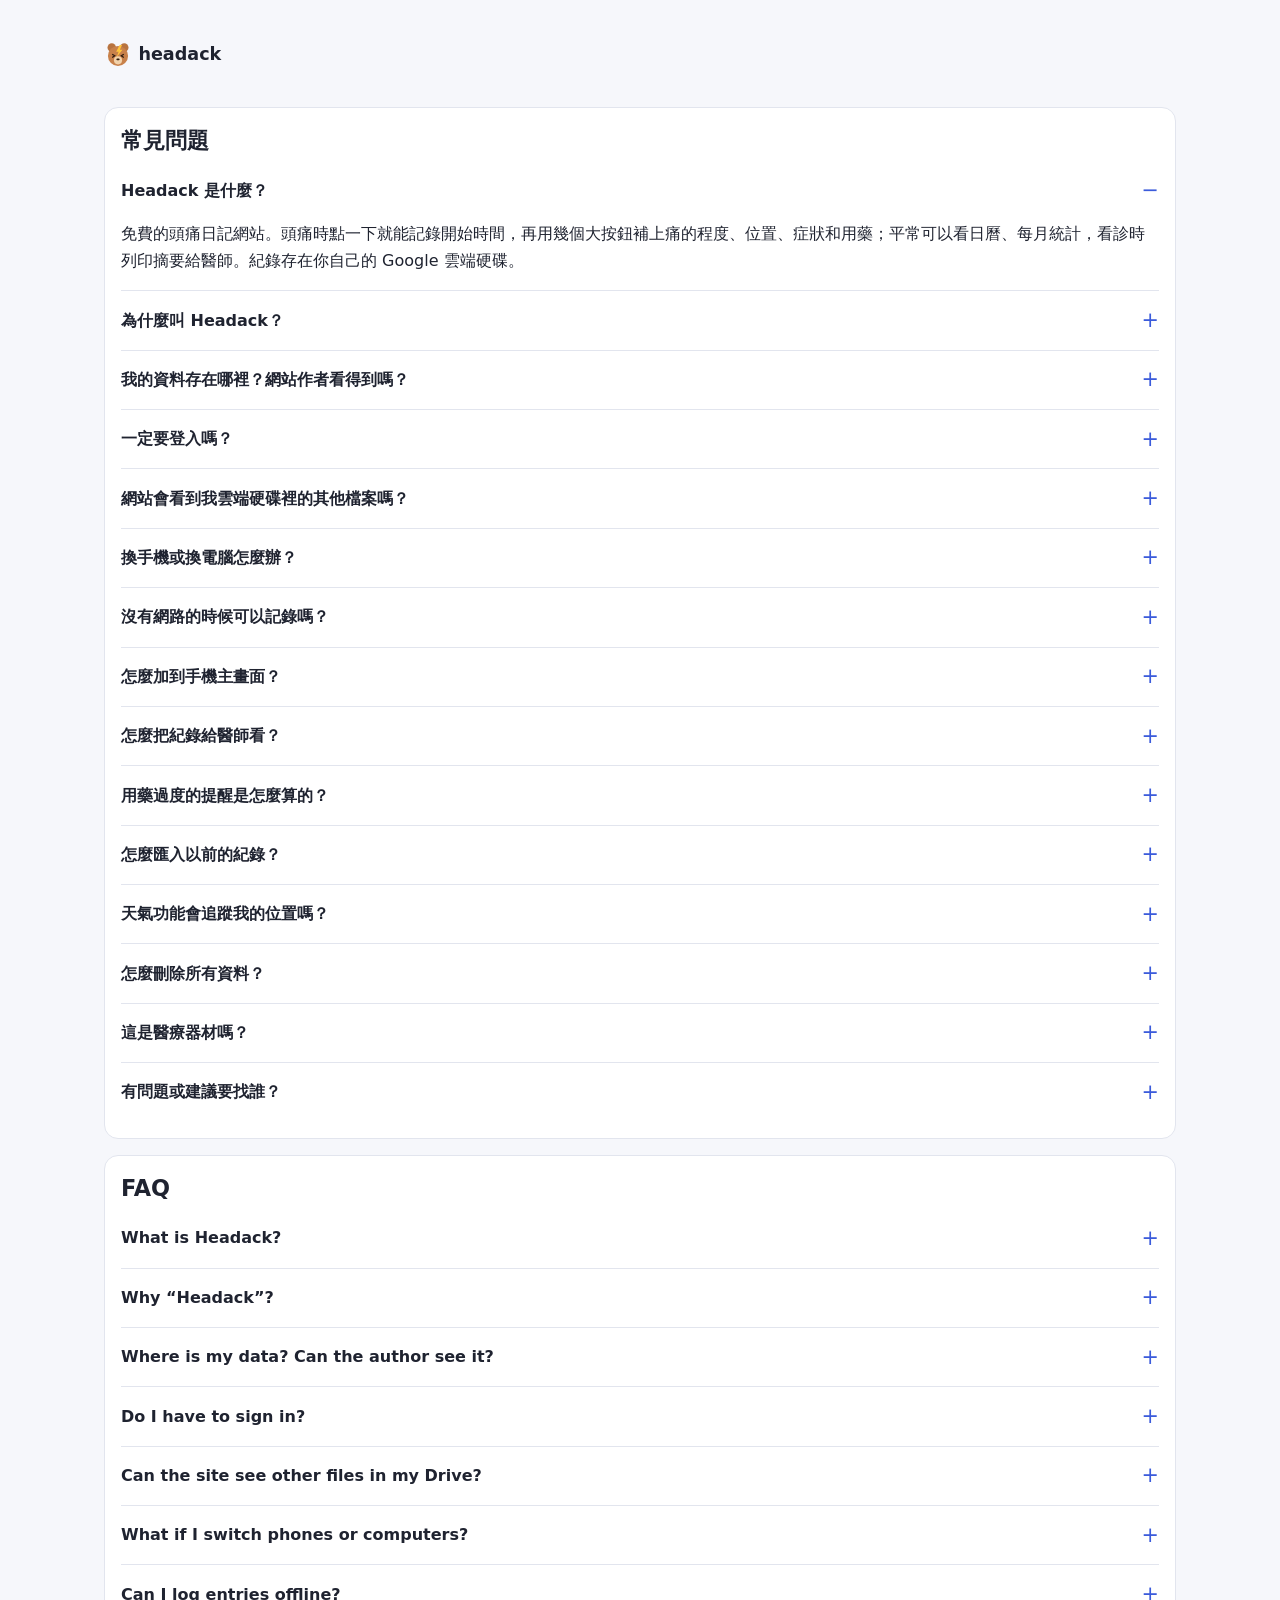
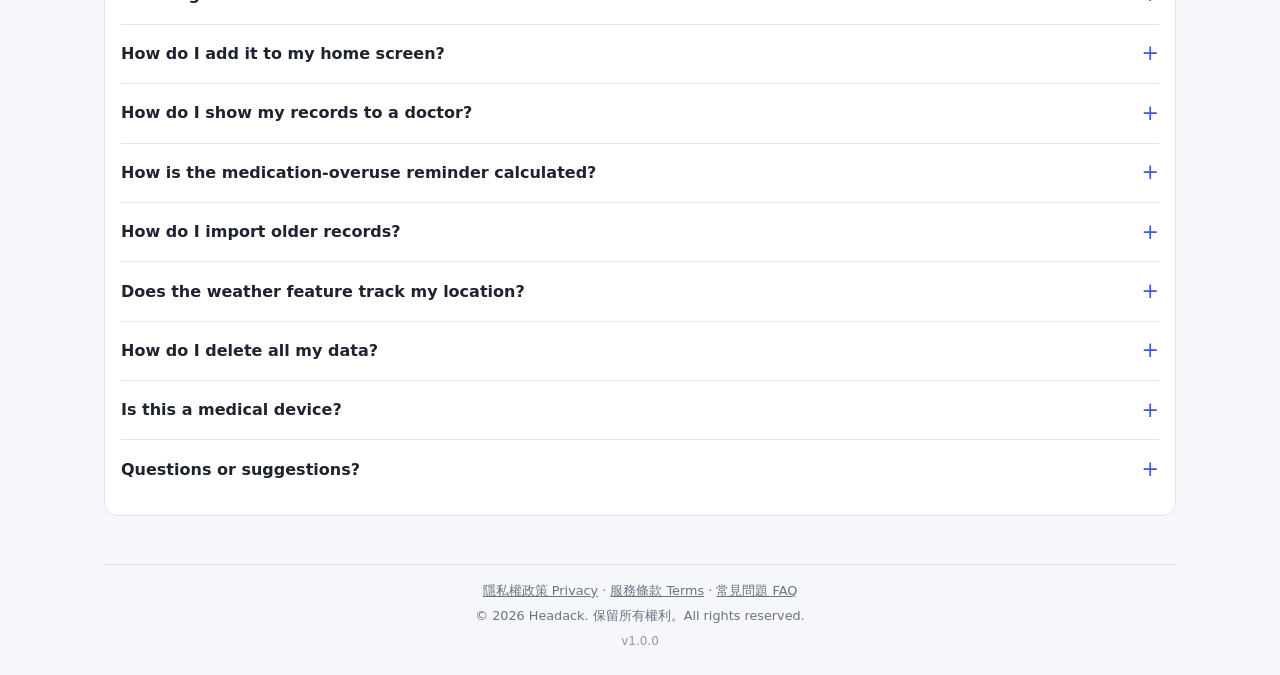
==== faq.html @ 45b2e7b3 "Add FAQ page and version number (v1.0.0) - faq.html (zh-TW + en, expandable answers, FAQPage structu" ====
<!doctype html>
<html lang="zh-TW">
<head>
  <meta charset="utf-8">
  <meta name="viewport" content="width=device-width, initial-scale=1">
  <meta http-equiv="Content-Security-Policy" content="default-src 'self'; img-src 'self' https://headack.goatcounter.com; base-uri 'self'">
  <title>常見問題 FAQ｜Headack</title>
  <meta name="description" content="Headack 常見問題：資料存在哪裡、一定要登入嗎、換手機怎麼辦、怎麼給醫師看、怎麼刪除資料。 Headack FAQ: where your data lives, signing in, switching phones, sharing with your doctor, deleting data.">
  <link rel="canonical" href="https://bear1110.github.io/headack/faq.html">
  <meta property="og:image" content="https://bear1110.github.io/headack/icons/og-image.png">
  <link rel="icon" href="icons/icon.svg" type="image/svg+xml">
  <link rel="stylesheet" href="css/styles.css">
  <!-- 結構化資料：FAQPage（只是資料區塊，不會被執行） -->
  <script type="application/ld+json">
  {
    "@context": "https://schema.org",
    "@type": "FAQPage",
    "mainEntity": [
      { "@type": "Question", "name": "Headack 是什麼？", "acceptedAnswer": { "@type": "Answer", "text": "免費的頭痛日記網站。頭痛時點一下就能記錄，也能查看每月統計、列印看診摘要給醫師。紀錄存在你自己的 Google 雲端硬碟。" } },
      { "@type": "Question", "name": "我的資料存在哪裡？網站作者看得到嗎？", "acceptedAnswer": { "@type": "Answer", "text": "登入後，紀錄存在你自己 Google 雲端硬碟裡的一份試算表；尚未同步的紀錄暫存在你的瀏覽器。本網站沒有後端伺服器，作者看不到任何人的資料。" } },
      { "@type": "Question", "name": "一定要登入嗎？", "acceptedAnswer": { "@type": "Answer", "text": "不用登入也能記錄，但紀錄只會存在這台裝置的瀏覽器裡，清除瀏覽器資料、換手機或換瀏覽器就會遺失。建議用 Google 登入備份。" } },
      { "@type": "Question", "name": "換手機或換電腦怎麼辦？", "acceptedAnswer": { "@type": "Answer", "text": "在新裝置打開網站，用同一個 Google 帳號登入，紀錄就會從你的試算表讀回來。" } },
      { "@type": "Question", "name": "怎麼把紀錄給醫師看？", "acceptedAnswer": { "@type": "Answer", "text": "到「統計」→「看診摘要」，按「列印／存成 PDF」；也可以直接分享你的 Google 試算表。" } },
      { "@type": "Question", "name": "怎麼刪除所有資料？", "acceptedAnswer": { "@type": "Answer", "text": "到「設定」→「危險區域」→「清空所有紀錄」。也可以直接刪除雲端硬碟中的試算表，並在 Google 帳戶撤銷本網站的存取權。" } }
    ]
  }
  </script>
</head>
<body class="doc-page">
  <main>
    <p><a href="./" class="brand-link"><img src="icons/logo.svg" alt="" width="28" height="28">headack</a></p>

    <article class="card doc faq">
      <h1>常見問題</h1>

      <details open>
        <summary>Headack 是什麼？</summary>
        <p>免費的頭痛日記網站。頭痛時點一下就能記錄開始時間，再用幾個大按鈕補上痛的程度、位置、症狀和用藥；平常可以看日曆、每月統計，看診時列印摘要給醫師。紀錄存在你自己的 Google 雲端硬碟。</p>
      </details>
      <details>
        <summary>為什麼叫 Headack？</summary>
        <p>Headack 是 headache（頭痛）加上 ack（acknowledge，確認收到）。頭痛如果沒有被好好「ack」——被正視、被記下來——就很難看清楚原因，也很難和醫師一起找到有效的處理方式。所以我們希望大家多記錄自己的頭痛和用藥。</p>
      </details>
      <details>
        <summary>我的資料存在哪裡？網站作者看得到嗎？</summary>
        <p>登入後，紀錄存在你自己 Google 雲端硬碟裡的一份試算表（「Headack 頭痛紀錄」）；尚未同步的紀錄暫存在你目前使用的瀏覽器。本網站沒有後端伺服器，<strong>作者看不到任何人的資料</strong>。詳見<a href="privacy.html">隱私權政策</a>。</p>
      </details>
      <details>
        <summary>一定要登入嗎？</summary>
        <p>不用登入也能記錄，方便頭痛當下馬上使用。但沒登入時，紀錄只存在這台裝置的瀏覽器裡：<strong>清除瀏覽器資料、換手機或換瀏覽器，紀錄就會不見</strong>。建議用 Google 登入，紀錄會備份到你自己的雲端硬碟。</p>
      </details>
      <details>
        <summary>網站會看到我雲端硬碟裡的其他檔案嗎？</summary>
        <p>不會。登入時授權的是 Google 的 <code>drive.file</code> 權限，只能存取本網站自己建立的那份試算表。</p>
      </details>
      <details>
        <summary>換手機或換電腦怎麼辦？</summary>
        <p>在新裝置打開網站，用同一個 Google 帳號登入，紀錄就會從你的試算表讀回來。</p>
      </details>
      <details>
        <summary>沒有網路的時候可以記錄嗎？</summary>
        <p>可以。紀錄會先存在瀏覽器裡，連上網路後自動同步到試算表。</p>
      </details>
      <details>
        <summary>怎麼加到手機主畫面？</summary>
        <p>按畫面上方的「↓」按鈕。Android 和電腦版 Chrome／Edge 會直接安裝；iPhone 請在 Safari 點「分享」→「加入主畫面」。</p>
      </details>
      <details>
        <summary>怎麼把紀錄給醫師看？</summary>
        <p>到「統計」→「看診摘要」，選好期間後按「列印／存成 PDF」。摘要包含每月頭痛天數、用藥天數、發作特徵與治療反應。也可以直接分享你的 Google 試算表。</p>
      </details>
      <details>
        <summary>用藥過度的提醒是怎麼算的？</summary>
        <p>依國際頭痛分類（ICHD-3）的參考門檻：一般止痛藥每月使用 15 天以上，翠普登類、複方止痛藥、麥角類或鴉片類每月 10 天以上。達到時會提醒你和醫師討論，因為止痛藥用太頻繁本身也可能造成頭痛。這只是提醒，不是診斷。</p>
      </details>
      <details>
        <summary>怎麼匯入以前的紀錄？</summary>
        <p>到「設定」→「匯入紀錄」。可以把你在筆記或其他 App 的紀錄交給 AI（ChatGPT、Claude 等）整理成格式後貼回來，或直接選擇本網站匯出的 JSON 檔。本網站不會把你的資料傳給 AI，資料是你自己貼過去的。</p>
      </details>
      <details>
        <summary>天氣功能會追蹤我的位置嗎？</summary>
        <p>天氣是選用功能，預設關閉。開啟後只會把大約位置（約 10 公里範圍）傳給 Open-Meteo 查詢氣壓、氣溫與濕度，不傳送任何健康資料，試算表裡也不存位置。</p>
      </details>
      <details>
        <summary>怎麼刪除所有資料？</summary>
        <p>到「設定」→「危險區域」→「清空所有紀錄」。也可以直接刪除雲端硬碟中的試算表，並在 <a href="https://myaccount.google.com/permissions" rel="noopener">Google 帳戶的第三方存取權</a>頁面撤銷本網站的授權。</p>
      </details>
      <details>
        <summary>這是醫療器材嗎？</summary>
        <p>不是。本網站只是記錄工具，統計與提醒不構成醫療診斷。如果出現突然的劇烈頭痛、單側無力、說話困難等症狀，請立即就醫。</p>
      </details>
      <details>
        <summary>有問題或建議要找誰？</summary>
        <p>歡迎到 <a href="https://github.com/Bear1110/headack/issues" rel="noopener">GitHub</a> 提出 issue，也可以在那裡協助翻譯。</p>
      </details>
    </article>

    <article class="card doc faq" lang="en">
      <h1>FAQ</h1>
      <details>
        <summary>What is Headack?</summary>
        <p>A free headache diary. Log the start of a headache with one tap, add intensity, location, symptoms and medication with big buttons, see a calendar and monthly stats, and print a summary for your doctor. Your entries are stored in your own Google Drive.</p>
      </details>
      <details>
        <summary>Why “Headack”?</summary>
        <p>Headack = headache + ack (acknowledge). A headache that isn't acked — noticed and written down — is hard to understand and hard to treat well with your doctor. So we hope you'll log your headaches and medication.</p>
      </details>
      <details>
        <summary>Where is my data? Can the author see it?</summary>
        <p>Once you sign in, entries are stored in a spreadsheet in your own Google Drive; entries not yet synced are kept in your browser. There is no backend server — <strong>the author cannot see anyone's data</strong>. See the <a href="privacy.html">privacy policy</a>.</p>
      </details>
      <details>
        <summary>Do I have to sign in?</summary>
        <p>No — you can log right away. But without signing in, entries live only in this browser on this device: <strong>clearing browser data or switching phones or browsers will lose them</strong>. Sign in with Google to back them up to your own Drive.</p>
      </details>
      <details>
        <summary>Can the site see other files in my Drive?</summary>
        <p>No. It uses Google's <code>drive.file</code> permission, which only allows access to the spreadsheet the site created.</p>
      </details>
      <details>
        <summary>What if I switch phones or computers?</summary>
        <p>Open the site on the new device and sign in with the same Google account; your entries are read back from your spreadsheet.</p>
      </details>
      <details>
        <summary>Can I log entries offline?</summary>
        <p>Yes. Entries are saved in the browser first and synced to your spreadsheet when you're back online.</p>
      </details>
      <details>
        <summary>How do I add it to my home screen?</summary>
        <p>Tap the “↓” button at the top. Android and desktop Chrome/Edge install it directly; on iPhone, tap Share → Add to Home Screen in Safari.</p>
      </details>
      <details>
        <summary>How do I show my records to a doctor?</summary>
        <p>Go to Stats → Doctor summary, choose a period and tap “Print / save as PDF”. You can also share your Google spreadsheet.</p>
      </details>
      <details>
        <summary>How is the medication-overuse reminder calculated?</summary>
        <p>It uses the ICHD-3 reference thresholds: simple analgesics on 15 or more days a month; triptans, combination analgesics, ergots or opioids on 10 or more days a month. It's a reminder to talk with your doctor, not a diagnosis.</p>
      </details>
      <details>
        <summary>How do I import older records?</summary>
        <p>Settings → Import entries. Let an AI (ChatGPT, Claude, …) convert your notes using the provided prompt and paste the reply back, or choose a JSON file exported from this site. The site never sends your data to any AI — you paste it yourself.</p>
      </details>
      <details>
        <summary>Does the weather feature track my location?</summary>
        <p>Weather is optional and off by default. When on, only your approximate location (about 10 km) is sent to Open-Meteo to look up pressure, temperature and humidity. No health data is sent and your location is not stored.</p>
      </details>
      <details>
        <summary>How do I delete all my data?</summary>
        <p>Settings → Danger zone → Delete all entries. You can also delete the spreadsheet from your Drive and revoke the site's access on your <a href="https://myaccount.google.com/permissions" rel="noopener">Google Account</a>.</p>
      </details>
      <details>
        <summary>Is this a medical device?</summary>
        <p>No. It's a record-keeping tool; statistics and alerts are not a diagnosis. Seek medical care immediately for a sudden severe headache, one-sided weakness or difficulty speaking.</p>
      </details>
      <details>
        <summary>Questions or suggestions?</summary>
        <p>Please open an issue on <a href="https://github.com/Bear1110/headack/issues" rel="noopener">GitHub</a> — you can also help with translations there.</p>
      </details>
    </article>

    <footer class="site-footer">
      <nav><a href="privacy.html">隱私權政策 Privacy</a> · <a href="terms.html">服務條款 Terms</a> · <a href="faq.html">常見問題 FAQ</a></nav>
      <p>© 2026 Headack. 保留所有權利。All rights reserved.</p>
      <p class="footer-version">v1.0.0</p>
    </footer>
  </main>
  <!-- 瀏覽量計數（GoatCounter）：只是一張 1×1 圖片，不執行第三方程式碼、不設 Cookie、不含任何紀錄資料 -->
  <img class="counter" src="https://headack.goatcounter.com/count?p=/faq&amp;t=FAQ" alt="" width="1" height="1" referrerpolicy="no-referrer">
</body>
</html>
---- css/styles.css ----
/* 行動優先（mobile-first）：預設樣式給手機，@media (min-width) 再加上平板 / 桌機版面。
   方向一律用邏輯屬性（inline-start / inline-end），右到左語言自動鏡像。 */

:root {
  --bg: #f6f7fb;
  --surface: #ffffff;
  --text: #1f2330;
  --muted: #6b7180;
  --border: #e2e5ee;
  --primary: #3b5bdb;
  --primary-text: #ffffff;
  --danger: #d6336c;
  --warning-bg: #fff4e6;
  --warning-text: #8a4b00;
  --series-1: #2a78d6;
  --series-2: #eb6834;
  --grid: #e8eaf0;
  --good: #0a7d0a;
  --bad: #c0392b;
  --radius: 14px;
  --gutter: 16px;
  --tabbar-h: 60px;
  --topbar-h: 56px;
  --tap: 44px; /* 最小觸控尺寸 */
  color-scheme: light dark;
}

@media (prefers-color-scheme: dark) {
  :root {
    --bg: #14161c;
    --surface: #1d2029;
    --text: #e8eaf0;
    --muted: #9aa0ae;
    --border: #2d313d;
    --primary: #748ffc;
    --primary-text: #10131a;
    --danger: #f06595;
    --warning-bg: #3a2a12;
    --warning-text: #ffc078;
    --series-1: #3987e5;
    --series-2: #d95926;
    --grid: #2a2e39;
    --good: #3fbf3f;
    --bad: #f06a6a;
  }
}

* { box-sizing: border-box; }

body {
  margin: 0;
  background: var(--bg);
  color: var(--text);
  font: 16px/1.5 system-ui, -apple-system, "Segoe UI", "Noto Sans TC", "Noto Sans SC", "Noto Sans JP", "PingFang TC", "Hiragino Sans", sans-serif;
  padding-bottom: calc(var(--tabbar-h) + env(safe-area-inset-bottom));
  -webkit-tap-highlight-color: transparent;
}

h1 { font-size: 1.15rem; margin: 0; }

/* 線條 icon：跟著文字顏色 */
.icon { width: 1.25em; height: 1.25em; flex: none; fill: none; stroke: currentColor; stroke-width: 2; stroke-linecap: round; stroke-linejoin: round; }
[data-icon] { display: inline-flex; }
h2 { font-size: 1rem; margin: 0 0 .5rem; }

/* ---------- 標題列 ---------- */

.topbar {
  position: sticky; top: 0; z-index: 10;
  display: flex; align-items: center; justify-content: space-between; gap: .75rem;
  min-height: var(--topbar-h);
  padding: .5rem var(--gutter); padding-top: calc(.5rem + env(safe-area-inset-top));
  background: var(--surface); border-bottom: 1px solid var(--border);
}
.topbar h1 { white-space: nowrap; overflow: hidden; text-overflow: ellipsis; }
/* 品牌：熊熊 logo + 小寫文字標誌 */
.brand { display: flex; align-items: center; gap: .45rem; flex: none; }
.brand img { width: 34px; height: 34px; flex: none; }
.brand span { font-size: 1.3rem; font-weight: 800; letter-spacing: -.02em; color: var(--text); }
.brand-link { display: inline-flex; align-items: center; gap: .4rem; font-weight: 800; font-size: 1.1rem; color: var(--text); text-decoration: none; }
.top-actions { display: flex; align-items: center; gap: .5rem; min-width: 0; }
.sync { display: flex; align-items: center; gap: .5rem; min-width: 0; }
.sync-status { display: inline-flex; align-items: center; gap: .25rem; font-size: .85rem; color: var(--muted); white-space: nowrap; min-width: 0; }
.sync-status .icon { width: 22px; height: 22px; }
.sync-status[data-kind="cloudCheck"] { color: var(--good); }
.sync-status[data-kind="cloudUp"] { color: var(--primary); }
.sync-status[data-kind="cloudOff"] { color: var(--warning-text); }
.sync-status[data-kind="cloudSync"] .icon { animation: pulse 1.2s ease-in-out infinite; }
@keyframes pulse { 50% { opacity: .35; } }
.sync-count { font-weight: 700; font-variant-numeric: tabular-nums; }
.sync-text { display: none; }

.icon-btn-top {
  appearance: none; flex: none; display: inline-grid; place-items: center; cursor: pointer;
  width: 36px; height: 36px; border-radius: 50%; border: 1px solid var(--primary); background: transparent; color: var(--primary);
}
.icon-btn-top[hidden] { display: none; }
.icon-btn-top .icon { width: 19px; height: 19px; }
.install-steps { margin: .5rem 0 0; padding-inline-start: 1.4rem; display: flex; flex-direction: column; gap: .6rem; line-height: 1.6; }
.install-steps .icon { vertical-align: -0.25em; color: var(--primary); }

.lang-picker { position: relative; display: inline-flex; align-items: center; flex: none; }
.lang-picker svg {
  position: absolute; inset-inline-start: .55rem; width: 18px; height: 18px; pointer-events: none;
  fill: none; stroke: var(--primary); stroke-width: 1.8;
}
.lang-picker select {
  appearance: none; -webkit-appearance: none; width: auto; cursor: pointer;
  min-height: 36px; padding: .3rem .7rem .3rem 2rem; padding-inline: 2rem .7rem;
  font-size: .85rem; font-weight: 600; color: var(--primary);
  background: transparent; border: 1px solid var(--primary); border-radius: 999px;
}

.banner {
  margin: 0; padding: .6rem var(--gutter); font-size: .9rem;
  background: var(--warning-bg); color: var(--warning-text);
}

/* 示範模式橫幅：一直顯示，避免誤以為是自己的資料 */
.demo-banner {
  display: flex; align-items: center; justify-content: space-between; gap: .75rem;
  padding: .55rem var(--gutter); font-size: .9rem;
  background: color-mix(in srgb, var(--primary) 22%, var(--surface)); color: var(--text);
  border-bottom: 1px solid color-mix(in srgb, var(--primary) 40%, var(--border));
}
.demo-banner[hidden] { display: none; }

/* ---------- 分頁：手機固定在底部 ---------- */

.nav {
  position: fixed; inset-inline: 0; bottom: 0; z-index: 10;
  display: grid; grid-auto-flow: column; grid-auto-columns: 1fr;
  height: calc(var(--tabbar-h) + env(safe-area-inset-bottom)); padding-bottom: env(safe-area-inset-bottom);
  background: var(--surface); border-top: 1px solid var(--border);
}
.nav button {
  appearance: none; border: 0; background: none; font: inherit; font-size: .72rem;
  color: var(--muted); cursor: pointer; min-height: var(--tap);
  display: flex; flex-direction: column; align-items: center; justify-content: center; gap: 2px;
}
.nav-icon .icon { width: 24px; height: 24px; }
.nav button.active { color: var(--primary); font-weight: 700; }

/* ---------- 內容 ---------- */

main { max-width: 640px; margin: 0 auto; padding: var(--gutter); }

.view { display: none; flex-direction: column; gap: 1rem; }
body[data-view="log"] #view-log,
body[data-view="list"] #view-list,
body[data-view="calendar"] #view-calendar,
body[data-view="stats"] #view-stats,
body[data-view="settings"] #view-settings { display: flex; }

.view-title { display: none; }

.card {
  background: var(--surface); border: 1px solid var(--border);
  border-radius: var(--radius); padding: 1rem;
}
.card p { margin: .25rem 0; }

.btn {
  appearance: none; border: 1px solid var(--primary); cursor: pointer;
  background: var(--primary); color: var(--primary-text);
  border-radius: 10px; padding: .6rem 1rem; font: inherit; font-weight: 600;
  min-height: var(--tap);
}
.btn.ghost { background: transparent; color: var(--primary); }
.btn.danger { border-color: var(--danger); color: var(--danger); }
.btn.small { padding: .35rem .7rem; font-size: .85rem; min-height: 36px; }
.btn.wide { width: 100%; }
.btn:disabled { opacity: .5; cursor: default; }

/* 手機首頁的主角：大到單手、在疼痛中也按得到 */
.btn.huge {
  display: flex; flex-direction: column; align-items: center; justify-content: center; gap: .4rem;
  width: 100%; min-height: max(180px, 32vh); padding: 1.5rem 1rem;
  font-size: 1.6rem; border-radius: 24px;
  box-shadow: 0 8px 24px rgb(59 91 219 / .25);
}
.btn.huge small { font-size: .9rem; font-weight: 400; opacity: .85; }
.btn.huge:active { transform: scale(.98); }

/* 理念 */
.tagline { margin: 0; text-align: center; color: var(--muted); font-size: .95rem; line-height: 1.6; text-wrap: balance; }

/* 進行中的頭痛 */
.ongoing-list { display: flex; flex-direction: column; gap: .75rem; }
.ongoing-list:empty { display: none; }
.ongoing { border-color: var(--primary); }
.ongoing .label { margin: .75rem 0 .4rem; font-size: .9rem; color: var(--muted); }
.intensity-pick { display: grid; grid-template-columns: repeat(5, 1fr); gap: .4rem; }
.intensity-pick button {
  appearance: none; font: inherit; font-weight: 700; cursor: pointer;
  min-height: var(--tap); border-radius: 10px;
  border: 1px solid var(--border); background: var(--bg); color: var(--text);
}
.intensity-pick button[aria-pressed="true"] {
  border-color: transparent; color: #fff;
  background: hsl(calc(120 - var(--lvl, 5) * 12) 65% 45%);
}

.actions { display: flex; gap: .5rem; margin-top: .75rem; align-items: center; }
.actions .btn { flex: 1; }
.spacer { flex: 1; }

/* 列表 */
.record-list { list-style: none; margin: 0; padding: 0; display: flex; flex-direction: column; gap: .5rem; }
.record {
  display: flex; align-items: center; justify-content: space-between; gap: .75rem;
  background: var(--surface); border: 1px solid var(--border); border-radius: var(--radius);
  padding: .75rem 1rem; cursor: pointer; min-height: var(--tap);
}
.record:hover { border-color: var(--primary); }
.record-main { min-width: 0; }
.list-more { list-style: none; margin-top: .25rem; }
.record-main .small { overflow-wrap: anywhere; }
.intensity {
  flex: none; width: 2.2rem; height: 2.2rem; border-radius: 50%;
  display: grid; place-items: center; font-weight: 700; color: #fff;
  background: hsl(calc(120 - var(--lvl, 5) * 12) 65% 45%);
}
.i0 { --lvl: 0 } .i1 { --lvl: 1 } .i2 { --lvl: 2 } .i3 { --lvl: 3 } .i4 { --lvl: 4 } .i5 { --lvl: 5 }
.i6 { --lvl: 6 } .i7 { --lvl: 7 } .i8 { --lvl: 8 } .i9 { --lvl: 9 } .i10 { --lvl: 10 }

/* 日曆 */
.cal-toolbar { display: flex; flex-wrap: wrap; gap: .75rem; align-items: center; justify-content: space-between; }
.seg.cal-range { flex: 0 1 260px; min-width: 200px; }
.cal-legend { display: flex; flex-wrap: wrap; gap: .4rem .9rem; font-size: .8rem; color: var(--muted); }
.cal-legend > span { display: inline-flex; align-items: center; gap: .25rem; }
.cal-legend .sw { width: .85rem; height: .85rem; border-radius: 3px; display: inline-block; background: hsl(calc(120 - var(--lvl, 5) * 12) 65% 45%); }
.cal-legend .sw.no-intensity { background: var(--muted); }
.cal-legend .dot { width: .45rem; height: .45rem; border-radius: 50%; background: var(--text); display: inline-block; }
.cal-months { display: grid; grid-template-columns: 1fr; gap: 1rem; }
/* 手機：月份左右滑動（scroll-snap），一次一個月；舊→新，本月在最右邊，與桌機一致 */
@media (max-width: 599px) {
  .cal-months {
    display: flex; gap: 12px; overflow-x: auto; scroll-snap-type: x mandatory; overscroll-behavior-x: contain;
    scrollbar-width: none; margin-inline: calc(-1 * var(--gutter)); padding-inline: var(--gutter); scroll-padding-inline: var(--gutter);
    align-items: flex-start;
  }
  .cal-months::-webkit-scrollbar { display: none; }
  .cal-month { flex: 0 0 100%; scroll-snap-align: start; scroll-snap-stop: always; }
}
.cal-pager { display: none; }
@media (max-width: 599px) {
  .cal-pager { display: flex; align-items: center; justify-content: space-between; gap: .5rem; margin-bottom: -.25rem; }
}
.pager-btn {
  appearance: none; width: var(--tap); height: var(--tap); border-radius: 50%; cursor: pointer;
  border: 1px solid var(--border); background: var(--surface); color: var(--text); font-size: 1.4rem; line-height: 1;
}
.pager-btn:disabled { opacity: .3; cursor: default; }
.pager-dots { display: flex; gap: 8px; flex-wrap: wrap; justify-content: center; }
.pager-dot {
  appearance: none; width: 10px; height: 10px; padding: 0; border-radius: 50%; cursor: pointer;
  border: 0; background: var(--border);
}
.pager-dot[aria-current="true"] { background: var(--primary); width: 22px; border-radius: 5px; }
[dir="rtl"] .pager-btn { transform: scaleX(-1); }
.cal-month { scroll-margin-top: calc(var(--topbar-h) + 12px); background: var(--surface); border: 1px solid var(--border); border-radius: var(--radius); padding: .75rem; }
.cal-head { display: flex; justify-content: space-between; align-items: baseline; gap: .5rem; flex-wrap: wrap; margin-bottom: .5rem; }
.cal-head h3 { margin: 0; font-size: 1rem; }
.cal-warn { color: var(--danger); font-weight: 700; }
.cal-grid { display: grid; grid-template-columns: repeat(7, 1fr); gap: 3px; }
.cal-wd { text-align: center; font-size: .75rem; color: var(--muted); padding-bottom: .2rem; }
.cal-day {
  position: relative; aspect-ratio: 1; min-height: 36px; padding: 0; cursor: pointer;
  display: grid; place-items: center; font: inherit; font-size: .85rem;
  border: 1px solid transparent; border-radius: 8px; background: var(--bg); color: var(--text);
}
.cal-day:disabled { opacity: .35; cursor: default; }
.cal-day.has-headache { background: hsl(calc(120 - var(--lvl, 5) * 12) 65% 45%); color: #fff; font-weight: 700; }
.cal-day.no-intensity { background: var(--muted); }
.cal-day.today { border-color: var(--primary); border-width: 2px; }
.cal-day.selected { outline: 3px solid var(--text); outline-offset: 1px; }
.cal-med {
  position: absolute; bottom: 3px; left: 50%; transform: translateX(-50%);
  width: 6px; height: 6px; border-radius: 50%; background: var(--text);
}
.cal-day.has-headache .cal-med { background: #fff; }
/* 黃綠色區段（程度 2–6）白字對比不足，改用深色字 */
.cal-day.i2, .cal-day.i3, .cal-day.i4, .cal-day.i5, .cal-day.i6,
.intensity.i2, .intensity.i3, .intensity.i4, .intensity.i5, .intensity.i6,
.intensity-pick button.i2[aria-pressed="true"], .intensity-pick button.i3[aria-pressed="true"], .intensity-pick button.i4[aria-pressed="true"],
.intensity-pick button.i5[aria-pressed="true"], .intensity-pick button.i6[aria-pressed="true"] { color: #1f2330; }
.cal-day.i2 .cal-med, .cal-day.i3 .cal-med, .cal-day.i4 .cal-med, .cal-day.i5 .cal-med, .cal-day.i6 .cal-med { background: #1f2330; }
.cal-detail { margin-top: .75rem; display: flex; flex-direction: column; gap: .5rem; }
.cal-detail h4 { margin: 0; font-size: .95rem; }
.cal-detail .record-list { gap: .4rem; }

/* 統計：篩選列 */
#view-stats { gap: 1rem; }
.stats-filters { display: flex; flex-direction: column; gap: .75rem; }
.filter-row { display: flex; flex-wrap: wrap; gap: .75rem 1.5rem; align-items: flex-start; }
.filter-group { display: flex; flex-direction: column; gap: .35rem; min-width: 0; }
.filter-label { font-size: .8rem; color: var(--muted); font-weight: 600; }
.seg.range-seg { flex: none; overflow-x: auto; scrollbar-width: none; }
.seg.range-seg button { flex: 1 0 auto; padding-inline: .7rem; white-space: nowrap; }
.custom-range { display: flex; flex-wrap: wrap; gap: .5rem; }
.custom-range label { display: flex; align-items: center; gap: .4rem; font-size: .85rem; }
.custom-range input { width: auto; }
.filter-group select { width: auto; min-width: 12rem; }
.chip-toggle {
  appearance: none; font: inherit; font-size: .85rem; cursor: pointer; min-height: 36px;
  padding: .3rem .8rem; border-radius: 999px; border: 1px solid var(--border); background: var(--surface); color: var(--text);
}
.chip-toggle[aria-pressed="true"] { background: var(--primary); border-color: var(--primary); color: var(--primary-text); }
.seg.stats-tabs { flex: none; }
.seg.stats-tabs button { font-size: .95rem; font-weight: 600; }
.seg.stats-tabs button[aria-selected="true"] { background: var(--primary); color: var(--primary-text); }
.stats-body { display: flex; flex-direction: column; gap: 1rem; }
.empty-state { text-align: center; padding: 2rem 0; }

/* 統計：卡片與圖表 */
.stat-card { min-width: 0; }
.stat-card h3 { font-size: .9rem; margin: 1rem 0 .4rem; }
.stat-grid { display: grid; grid-template-columns: 1fr; gap: 1rem; }
.tile small { font-size: .9rem; font-weight: 400; color: var(--muted); }
.tile-delta { font-size: .8rem; margin-top: .2rem; color: var(--muted); }
.tile-delta.good { color: var(--good); }
.tile-delta.bad { color: var(--bad); }
.chart { display: block; max-width: 100%; height: auto; overflow: visible; }
.chart .grid { stroke: var(--grid); stroke-width: 1; }
.chart .axis { stroke: var(--border); stroke-width: 1; }
.chart .tick { fill: var(--muted); font-size: 11px; font-variant-numeric: tabular-nums; }
.chart .ref { stroke: var(--text); stroke-width: 1; opacity: .55; }
.chart .ref-label { fill: var(--muted); font-size: 11px; }
.chart .bar { outline: none; cursor: default; }
.chart .bar .hit { fill: transparent; }
.chart .bar.s1 path { fill: var(--series-1); }
.chart .bar.s2 path { fill: var(--series-2); }
.chart .bar.active path, .chart .bar:focus-visible path { filter: brightness(1.15); }
.chart .bar.active .hit, .chart .bar:focus-visible .hit { fill: color-mix(in srgb, var(--text) 6%, transparent); }
.legend { display: flex; flex-wrap: wrap; gap: .3rem 1rem; font-size: .8rem; color: var(--muted); margin-bottom: .4rem; }
.legend span { display: inline-flex; align-items: center; gap: .35rem; }
.legend .key { width: 10px; height: 10px; border-radius: 2px; display: inline-block; }
.legend .key.s1 { background: var(--series-1); }
.legend .key.s2 { background: var(--series-2); }
.chart-tip {
  position: fixed; z-index: 50; pointer-events: none; max-width: 260px;
  padding: .35rem .6rem; border-radius: 8px; font-size: .8rem; font-weight: 600;
  background: var(--text); color: var(--bg); box-shadow: 0 4px 14px rgb(0 0 0 / .25);
}

/* 表格（含「以表格顯示」） */
.table-view { margin-top: .5rem; font-size: .85rem; }
.table-view summary { cursor: pointer; color: var(--muted); min-height: 32px; display: flex; align-items: center; }
.table-wrap { overflow-x: auto; }
.stat-card table, .table-view table { width: 100%; border-collapse: collapse; font-size: .85rem; }
.stat-card th, .stat-card td { padding: .4rem .5rem; border-bottom: 1px solid var(--border); text-align: start; }
.stat-card thead th { color: var(--muted); font-weight: 600; font-size: .8rem; white-space: nowrap; }
.stat-card tbody th { font-weight: 500; }
.stat-card th.num { text-align: end; }
.stat-card td.num { text-align: end; font-variant-numeric: tabular-nums; white-space: nowrap; }
.stat-card td.over { color: var(--bad); font-weight: 700; }

/* 比例橫條 */
.prop-list { list-style: none; margin: 0; padding: 0; display: flex; flex-direction: column; gap: .45rem; }
.prop-list li { display: grid; grid-template-columns: minmax(6em, 1fr) 2fr auto; gap: .6rem; align-items: center; font-size: .85rem; }
.prop-label { overflow-wrap: anywhere; }
.prop-track { height: 8px; border-radius: 4px; background: var(--grid); overflow: hidden; }
.prop-fill { display: block; width: 0; height: 100%; border-radius: 4px; background: var(--series-1); }
.prop-value { color: var(--muted); font-variant-numeric: tabular-nums; white-space: nowrap; }

/* 看診摘要 */
.report-head { display: flex; justify-content: space-between; align-items: flex-start; gap: 1rem; }
.report-head h2 { font-size: 1.15rem; margin: 0 0 .2rem; }
.key-figures { display: grid; grid-template-columns: 1fr; gap: .1rem; margin: 0; }
.kf { display: grid; grid-template-columns: minmax(8em, 1fr) 2fr; gap: .75rem; padding: .45rem 0; border-bottom: 1px solid var(--border); }
.kf:last-child { border-bottom: 0; }
.kf dt { color: var(--muted); font-size: .85rem; }
.kf dd { margin: 0; font-weight: 600; }
.report-foot { text-align: center; }

/* 統計：數字卡片（也用於舊版單月統計） */
.tiles { display: grid; grid-template-columns: repeat(2, 1fr); gap: .75rem; }
.tile { background: var(--surface); border: 1px solid var(--border); border-radius: var(--radius); padding: 1rem; }
.tile-value { font-size: 1.8rem; font-weight: 700; }
.tile-label { color: var(--muted); font-size: .85rem; }
.kv { list-style: none; margin: 0; padding: 0; }
.kv li { display: flex; justify-content: space-between; padding: .3rem 0; border-bottom: 1px solid var(--border); }
.kv li:last-child { border-bottom: 0; }

.warning { background: var(--warning-bg); color: var(--warning-text); border-radius: var(--radius); padding: .75rem 1rem; margin: 0; }
.error { color: var(--danger); margin: .5rem 0 0; }
.muted { color: var(--muted); }
.small { font-size: .85rem; }
.disclaimer { color: var(--muted); font-size: .8rem; margin: 0; }

/* 頁尾：免責聲明、隱私權政策 / 服務條款連結、版權 */
.site-footer {
  margin-top: 2rem; padding-top: 1rem; border-top: 1px solid var(--border);
  display: flex; flex-direction: column; gap: .4rem; align-items: center; text-align: center;
  color: var(--muted); font-size: .8rem;
}
.site-footer p, .site-footer nav { margin: 0; }
.site-footer a { color: var(--muted); }
.footer-version { font-size: .75rem; opacity: .7; font-variant-numeric: tabular-nums; }

/* 隱私權政策、服務條款等文件頁：沒有底部分頁列 */
body.doc-page { padding-bottom: 0; }
.doc-page main { display: flex; flex-direction: column; gap: 1rem; }
.doc h1 { font-size: 1.4rem; margin: 0 0 .25rem; }
.doc h2 { margin-top: 1.5rem; }
.doc p, .doc li { line-height: 1.7; }
/* FAQ：可展開的問答 */
.faq details { border-bottom: 1px solid var(--border); }
.faq details:last-of-type { border-bottom: 0; }
.faq summary {
  cursor: pointer; list-style: none; display: flex; justify-content: space-between; align-items: center; gap: 1rem;
  padding: .85rem 0; font-weight: 600; min-height: var(--tap);
}
.faq summary::-webkit-details-marker { display: none; }
.faq summary::after { content: '+'; color: var(--primary); font-size: 1.3rem; font-weight: 400; flex: none; }
.faq details[open] summary::after { content: '−'; }
.faq details p { margin: 0 0 1rem; color: var(--text); }

/* 表單 */
.field { display: flex; flex-direction: column; gap: .3rem; margin: 0 0 1rem; border: 0; padding: 0; min-width: 0; }
.field.inline { flex-direction: row; align-items: center; gap: .75rem; }
.field legend { padding: 0; margin-bottom: .3rem; }
.row { display: grid; grid-template-columns: 1fr; column-gap: 1rem; }
/* 16px 以上避免 iOS 聚焦時自動放大 */
input, select, textarea {
  font: inherit; font-size: max(16px, 1rem); color: var(--text); background: var(--bg);
  border: 1px solid var(--border); border-radius: 10px; padding: .55rem .7rem;
  min-height: var(--tap); width: 100%;
}
.field.inline input { width: auto; }
input[type="range"] { padding: 0; accent-color: var(--primary); }
.chips { display: flex; flex-wrap: wrap; gap: .4rem; }
/* 隱藏的核取方塊必須定位在選項本身，否則聚焦時瀏覽器會捲動到它原本的位置而跑版 */
.chip { position: relative; }
.chip input { position: absolute; inset: 0; width: 100%; height: 100%; min-height: 0; margin: 0; opacity: 0; pointer-events: none; }
.chip span {
  display: inline-flex; align-items: center; min-height: 40px; padding: .35rem .85rem; border-radius: 999px;
  border: 1px solid var(--border); cursor: pointer; font-size: .9rem;
}
.chip input:checked + span { background: var(--primary); border-color: var(--primary); color: var(--primary-text); }
.chip input:focus-visible + span { outline: 2px solid var(--primary); outline-offset: 2px; }

/* 對話框：手機全螢幕，操作按鈕固定在底部 */
dialog {
  width: 100%; max-width: 100%; height: 100%; max-height: 100%;
  margin: 0; padding: 0; border: 0; border-radius: 0; overflow: hidden; /* 只讓 .dialog-body 捲動 */
  background: var(--surface); color: var(--text);
}
dialog::backdrop { background: rgb(0 0 0 / .45); }
dialog form { display: flex; flex-direction: column; height: 100%; }
.dialog-body {
  flex: 1; overflow-y: auto; overscroll-behavior: contain;
  padding: calc(1rem + env(safe-area-inset-top)) var(--gutter) 1rem;
}
.dialog-actions {
  display: flex; gap: .5rem; align-items: center;
  padding: .75rem var(--gutter) calc(.75rem + env(safe-area-inset-bottom));
  border-top: 1px solid var(--border); background: var(--surface);
}

/* 用藥編輯器 */
.med-editor { display: flex; flex-direction: column; gap: .6rem; }
.chip-btn {
  appearance: none; font: inherit; font-size: .9rem; cursor: pointer;
  min-height: 40px; padding: .35rem .85rem; border-radius: 999px;
  border: 1px dashed var(--primary); background: transparent; color: var(--primary);
}
.med-quick:empty { display: none; }
.med-list { list-style: none; margin: 0; padding: 0; display: flex; flex-direction: column; gap: .5rem; }
.med-list:empty { display: none; }
.med-item { border: 1px solid var(--border); border-radius: 12px; padding: .6rem .75rem; background: var(--bg); }
.med-head { display: flex; align-items: center; gap: .5rem; justify-content: space-between; }
.med-head strong { overflow-wrap: anywhere; }
.med-name { flex: 1; }
.icon-btn {
  appearance: none; border: 0; background: none; color: var(--muted); cursor: pointer;
  width: var(--tap); height: var(--tap); flex: none; font-size: 1rem; border-radius: 50%;
}
.icon-btn:hover { color: var(--danger); }
.med-controls { display: flex; flex-wrap: wrap; gap: .5rem; margin-top: .4rem; align-items: center; }
.stepper { display: inline-flex; align-items: center; border: 1px solid var(--border); border-radius: 10px; background: var(--surface); }
.stepper button {
  appearance: none; border: 0; background: none; color: var(--primary); font: inherit; font-size: 1.2rem; font-weight: 700;
  width: var(--tap); height: var(--tap); cursor: pointer;
}
.stepper output { min-width: 4.5em; text-align: center; font-weight: 600; }
.seg { display: flex; flex: 1 1 260px; border: 1px solid var(--border); border-radius: 10px; overflow: hidden; background: var(--surface); }
.seg button {
  appearance: none; flex: 1; border: 0; background: none; color: var(--text); font: inherit; font-size: .8rem;
  min-height: var(--tap); padding: .25rem .4rem; cursor: pointer; line-height: 1.2;
}
.seg button + button { border-inline-start: 1px solid var(--border); }
.seg button[aria-checked="true"] { background: var(--primary); color: var(--primary-text); font-weight: 600; }

/* 疼痛位置頭部圖 */
.heads { display: grid; grid-template-columns: 1fr 1fr; gap: .75rem; max-width: 420px; }
.head { margin: 0; text-align: center; }
.head svg { width: 100%; height: auto; display: block; touch-action: manipulation; }
.head figcaption { font-size: .85rem; color: var(--muted); }
.head .skull, .head .neck, .head .ear { fill: var(--surface); stroke: var(--border); stroke-width: 2; }
.head .outline { fill: none; stroke: var(--muted); stroke-width: 2; pointer-events: none; }
.head .zone { fill: transparent; stroke: var(--muted); stroke-opacity: .5; stroke-width: 1; stroke-dasharray: 4 3; cursor: pointer; outline: none; }
.head .zone:hover { fill: color-mix(in srgb, var(--primary) 18%, transparent); }
.head .zone:focus-visible { stroke: var(--primary); stroke-width: 3; }
.head .zone[aria-checked="true"] { fill: color-mix(in srgb, var(--danger) 70%, transparent); }
.head .face-lines { fill: none; stroke: var(--muted); stroke-width: 2; stroke-linecap: round; pointer-events: none; }
.head .side { fill: var(--muted); font-size: 16px; font-weight: 700; }
.loc-summary { margin: .4rem 0 0; }

/* 預兆、天氣 */
.hint { margin: -.1rem 0 .5rem; }
#aura-warning { margin-top: .6rem; }
.weather-line { margin: 0 0 .5rem; }
.weather-prompt h2 { margin-bottom: .25rem; }
.switch-row { display: flex; align-items: center; gap: .75rem; cursor: pointer; min-height: var(--tap); }
.switch-row input { width: 1.4rem; height: 1.4rem; min-height: 0; flex: none; accent-color: var(--primary); }

/* 設定：分組標題、卡片標題 icon */
.settings-group { margin: .5rem 0 -.4rem; font-size: .8rem; font-weight: 700; color: var(--muted); letter-spacing: .02em; }
.card-title { display: flex; align-items: center; gap: .5rem; }
.card-title .icon { color: var(--primary); width: 20px; height: 20px; }
.danger-zone .card-title .icon { color: var(--danger); }

/* 首頁「尚未備份」卡片 */
.backup-card { border-color: color-mix(in srgb, var(--warning-text) 55%, var(--border)); background: color-mix(in srgb, var(--warning-bg) 70%, var(--surface)); }
.backup-card .card-title { color: var(--warning-text); }
.backup-card .card-title .icon { color: var(--warning-text); }
.backup-card p { margin: .4rem 0 .8rem; line-height: 1.6; }
.backup-card .btn { width: 100%; }

/* 首頁近況 */
.home-summary { margin: 0; text-align: center; color: var(--muted); font-size: .9rem; }
.home-summary.alert { color: var(--warning-text); font-weight: 600; }

/* 快速問答：誤按刪除 */
.qf-discard {
  appearance: none; border: 0; background: none; color: var(--qf-muted); font: inherit; font-size: .9rem;
  text-decoration: underline; cursor: pointer; padding: .5rem 0; min-height: 44px;
}

/* 危險區域、確認對話框 */
.danger-zone { border-color: color-mix(in srgb, var(--danger) 45%, var(--border)); }
.danger-zone h2 { color: var(--danger); }
.btn.danger-solid { background: var(--danger); border-color: var(--danger); color: #fff; }
.btn.danger-solid:disabled { opacity: .4; }
/* 確認對話框內容少，手機上也不必全螢幕 */
dialog.confirm-dialog {
  width: min(480px, calc(100vw - 32px)); height: fit-content; max-height: calc(100dvh - 32px);
  margin: auto; border-radius: var(--radius);
}
dialog.confirm-dialog form { height: auto; }
dialog.confirm-dialog .dialog-body { padding-top: 1.25rem; }

/* 發作當下的快速問答：不論系統深淺色，一律低亮度深色（發作時常怕光），按鈕加大 */
dialog.quick-dialog {
  --qf-bg: #0e1014; --qf-surface: #181b22; --qf-text: #d3d6dd; --qf-muted: #8a8fa0;
  --qf-border: #2a2f3a; --qf-accent: #5f76d6; --qf-accent-text: #f2f4fa;
  width: 100%; max-width: 100%; height: 100%; max-height: 100%; margin: 0; padding: 0;
  border: 0; border-radius: 0; background: var(--qf-bg); color: var(--qf-text); overflow: hidden;
}
dialog.quick-dialog::backdrop { background: #000; }
.qf { display: flex; flex-direction: column; height: 100%; max-width: 560px; margin: 0 auto; }
.qf-top {
  display: flex; justify-content: space-between; align-items: center;
  padding: calc(.5rem + env(safe-area-inset-top)) var(--gutter) .25rem;
}
.qf-progress { color: var(--qf-muted); font-size: .95rem; }
.qf-close {
  appearance: none; border: 0; background: none; color: var(--qf-muted); cursor: pointer;
  width: 52px; height: 52px; font-size: 1.4rem; border-radius: 50%;
}
.qf-body { flex: 1; overflow-y: auto; padding: .5rem var(--gutter) 1rem; display: flex; flex-direction: column; }
.qf-body h2 { font-size: 1.6rem; margin: .5rem 0 .75rem; color: var(--qf-text); }
.qf-hint { color: var(--qf-muted); margin: -.25rem 0 1rem; }
.qf-scale { display: flex; justify-content: space-between; color: var(--qf-muted); font-size: .9rem; margin-bottom: .4rem; }
.qf-grid { display: grid; gap: .6rem; }
.qf-intensity { grid-template-columns: repeat(5, 1fr); }
.qf-num {
  appearance: none; font: inherit; font-size: 1.5rem; font-weight: 700; cursor: pointer;
  min-height: 68px; border-radius: 14px; border: 1px solid var(--qf-border); background: var(--qf-surface); color: var(--qf-text);
}
.qf-num[aria-pressed="true"] { border-color: transparent; color: #fff; background: hsl(calc(120 - var(--lvl, 5) * 12) 55% 40%); }
.qf-chips { grid-template-columns: 1fr 1fr; }
.qf-chip, .qf-big {
  appearance: none; font: inherit; font-size: 1.05rem; cursor: pointer; text-align: start; line-height: 1.3;
  min-height: 60px; padding: .6rem .9rem; border-radius: 14px;
  border: 1px solid var(--qf-border); background: var(--qf-surface); color: var(--qf-text);
}
.qf-chip[aria-pressed="true"], .qf-big[aria-pressed="true"] { background: var(--qf-accent); border-color: var(--qf-accent); color: var(--qf-accent-text); font-weight: 600; }
.qf-stack { display: flex; flex-direction: column; gap: .6rem; }
.qf-big { text-align: center; font-size: 1.2rem; min-height: 64px; }
.qf-warning { margin: 1rem 0 0; padding: .75rem 1rem; border-radius: 12px; background: #3a2a12; color: #ffc078; }
.qf-head .heads { max-width: none; }
.qf-head .head .skull, .qf-head .head .neck, .qf-head .head .ear { fill: var(--qf-surface); stroke: var(--qf-border); }
.qf-head .loc-summary { color: var(--qf-muted); font-size: .95rem; }
.qf-done { flex: 1; display: flex; flex-direction: column; align-items: center; justify-content: center; text-align: center; gap: .5rem; }
.qf-check { width: 84px; height: 84px; border-radius: 50%; display: grid; place-items: center; font-size: 2.5rem; background: var(--qf-surface); color: #6fcf7a; }
.qf-foot {
  display: flex; gap: .75rem; padding: .75rem var(--gutter) calc(.75rem + env(safe-area-inset-bottom));
  border-top: 1px solid var(--qf-border);
}
.qf-primary, .qf-secondary {
  appearance: none; flex: 1; font: inherit; font-size: 1.1rem; font-weight: 600; cursor: pointer;
  min-height: 56px; border-radius: 14px;
}
.qf-primary { background: var(--qf-accent); border: 1px solid var(--qf-accent); color: var(--qf-accent-text); }
.qf-secondary { background: transparent; border: 1px solid var(--qf-border); color: var(--qf-text); }

/* 匯入 */
.file-pick { display: flex; flex-direction: column; gap: .35rem; margin-top: .75rem; font-size: .85rem; color: var(--muted); }
.file-pick input { padding: .4rem; font-size: .85rem; min-height: 0; }
.step { font-weight: 600; margin: 1.25rem 0 .5rem; }
.ai-buttons { display: flex; flex-wrap: wrap; gap: .5rem; }
.ai-buttons .btn { display: inline-flex; align-items: center; justify-content: center; text-decoration: none; flex: 1 1 auto; }
.import-preview:empty { display: none; }
.import-preview { margin-top: 1rem; display: flex; flex-direction: column; gap: .4rem; }
.import-preview p { margin: 0; }
.import-preview .ok { font-weight: 600; }
.import-preview ul { list-style: none; margin: .25rem 0 0; padding: 0; font-size: .85rem; }
.import-preview li { padding: .3rem 0; border-bottom: 1px solid var(--border); overflow-wrap: anywhere; }

/* 浮動新增按鈕：手機在列表、統計頁顯示 */
.fab {
  position: fixed; z-index: 9; display: none;
  inset-inline-end: var(--gutter);
  bottom: calc(var(--tabbar-h) + env(safe-area-inset-bottom) + var(--gutter));
  width: 56px; height: 56px; border-radius: 50%; border: 0; cursor: pointer;
  background: var(--primary); color: var(--primary-text);
  box-shadow: 0 6px 18px rgb(0 0 0 / .25);
}
.fab svg { width: 26px; height: 26px; }
body[data-view="list"] .fab,
body[data-view="stats"] .fab { display: grid; place-items: center; }

.toast {
  position: fixed; inset-inline: var(--gutter); margin-inline: auto; width: fit-content; z-index: 20;
  bottom: calc(var(--tabbar-h) + 16px + env(safe-area-inset-bottom));
  background: var(--text); color: var(--bg); padding: .6rem 1rem; border-radius: 16px; font-size: .9rem;
  text-align: center; max-width: min(520px, calc(100vw - 2 * var(--gutter)));
  display: flex; align-items: center; justify-content: center; gap: .75rem;
}
.toast[hidden] { display: none; }
.toast-action {
  appearance: none; border: 0; background: none; color: inherit; font: inherit; font-weight: 700; cursor: pointer;
  display: inline-flex; align-items: center; gap: .25rem; padding: .25rem .4rem; min-height: 36px; text-decoration: underline;
  white-space: nowrap; flex: none;
}

.counter { position: absolute; width: 1px; height: 1px; opacity: 0; pointer-events: none; }
.label-short { display: none; }
.btn.small { white-space: nowrap; }

@media (max-width: 420px) {
  .topbar { gap: .5rem; }
  .label-full { display: none; }
  .label-short { display: inline; }
  .brand img { width: 30px; height: 30px; }
  .brand span { font-size: 1.15rem; }
  .sync:has(#btn-signin:not([hidden])) .sync-status { display: none; }
}

/* ---------- 平板以上 ---------- */

@media (min-width: 600px) {
  .row { grid-template-columns: 1fr 1fr; }
  .tiles { grid-template-columns: repeat(4, 1fr); }
  .key-figures { grid-template-columns: 1fr 1fr; column-gap: 2rem; }
  .cal-months { grid-template-columns: repeat(2, 1fr); align-items: start; }
  .intensity-pick { grid-template-columns: repeat(10, 1fr); }

  dialog {
    width: min(640px, calc(100vw - 48px)); height: auto; max-height: calc(100dvh - 48px);
    margin: auto; border-radius: var(--radius);
  }
  dialog form { height: auto; max-height: calc(100dvh - 48px); }
  .dialog-body { padding: 1.25rem 1.5rem; }
  .dialog-actions { padding: .75rem 1.5rem; }
}

/* ---------- 桌機：分頁移到標題列；「記錄」與「列表」並排成總覽 ---------- */

@media (min-width: 900px) {
  body { padding-bottom: 0; }

  .topbar { display: grid; grid-template-columns: 1fr auto 1fr; padding-inline: 24px; }
  .top-actions { justify-self: end; }

  .nav {
    position: static; height: auto; padding: 0; border: 0; background: none;
    display: flex; gap: .25rem;
  }
  .nav button { flex-direction: row; gap: .4rem; font-size: .9rem; padding: .4rem 1rem; border-radius: 999px; min-height: 36px; }
  .nav-icon .icon { width: 18px; height: 18px; }
  .sync-text { display: inline; }
  .sync-count { display: none; } /* 桌機已有完整文字 */
  .nav button.active { background: color-mix(in srgb, var(--primary) 14%, transparent); }
  .nav button[data-view="list"] { display: none; } /* 已併入「記錄」頁 */

  main { max-width: 1120px; padding: 24px; }

  body[data-view="log"] main {
    display: grid; grid-template-columns: minmax(320px, 380px) 1fr; gap: 24px; align-items: start;
  }
  body[data-view="log"] #view-list { display: flex; }
  body[data-view="log"] .site-footer { grid-column: 1 / -1; }
  .view-title { display: block; margin: 0; }

  .cal-months { grid-template-columns: repeat(3, 1fr); }
  body[data-view="settings"] main { max-width: 760px; }
  body[data-view="stats"] main { max-width: 1120px; }
  .stat-grid { grid-template-columns: 1fr 1fr; align-items: start; }

  .btn.huge { min-height: 160px; font-size: 1.4rem; }
  .intensity-pick { grid-template-columns: repeat(5, 1fr); }

  .fab { display: none !important; }
  .toast { bottom: 24px; }
}

/* ---------- 列印（看診摘要） ---------- */
@media print {
  :root { --bg: #fff; --surface: #fff; --text: #111; --muted: #555; --border: #ccc; --grid: #e5e5e5; --series-1: #2a78d6; --series-2: #eb6834; }
  body { background: #fff; padding: 0; font-size: 12px; }
  .topbar, .nav, .banner, .fab, .site-footer, .stats-filters, .stats-tabs, .no-print, .table-view, #toast, .chart-tip { display: none !important; }
  main { max-width: none; padding: 0; }
  .card, .tile { border-color: #ccc; break-inside: avoid; box-shadow: none; }
  .stat-grid { grid-template-columns: 1fr 1fr; }
  .chart, .prop-fill, .legend .key { -webkit-print-color-adjust: exact; print-color-adjust: exact; }
  .warning { border: 1px solid #c77; background: #fff; color: #111; }
}
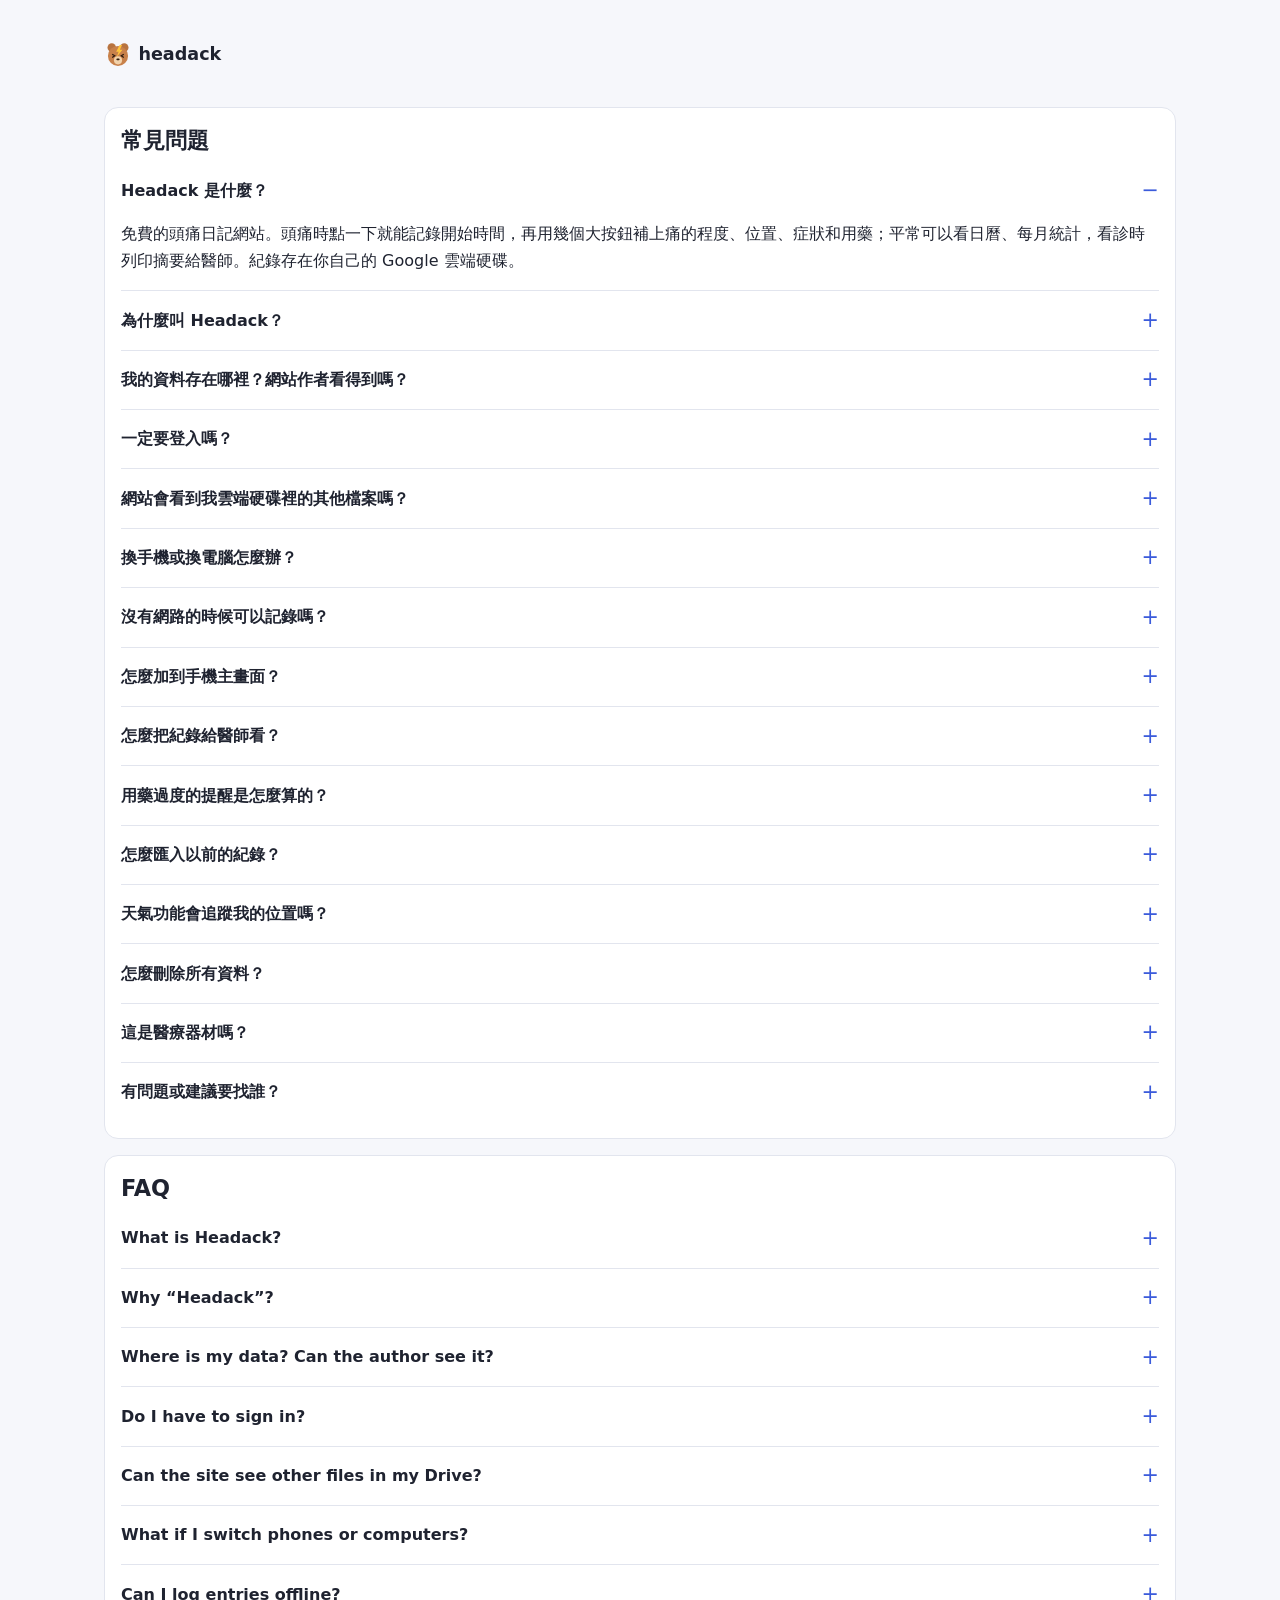
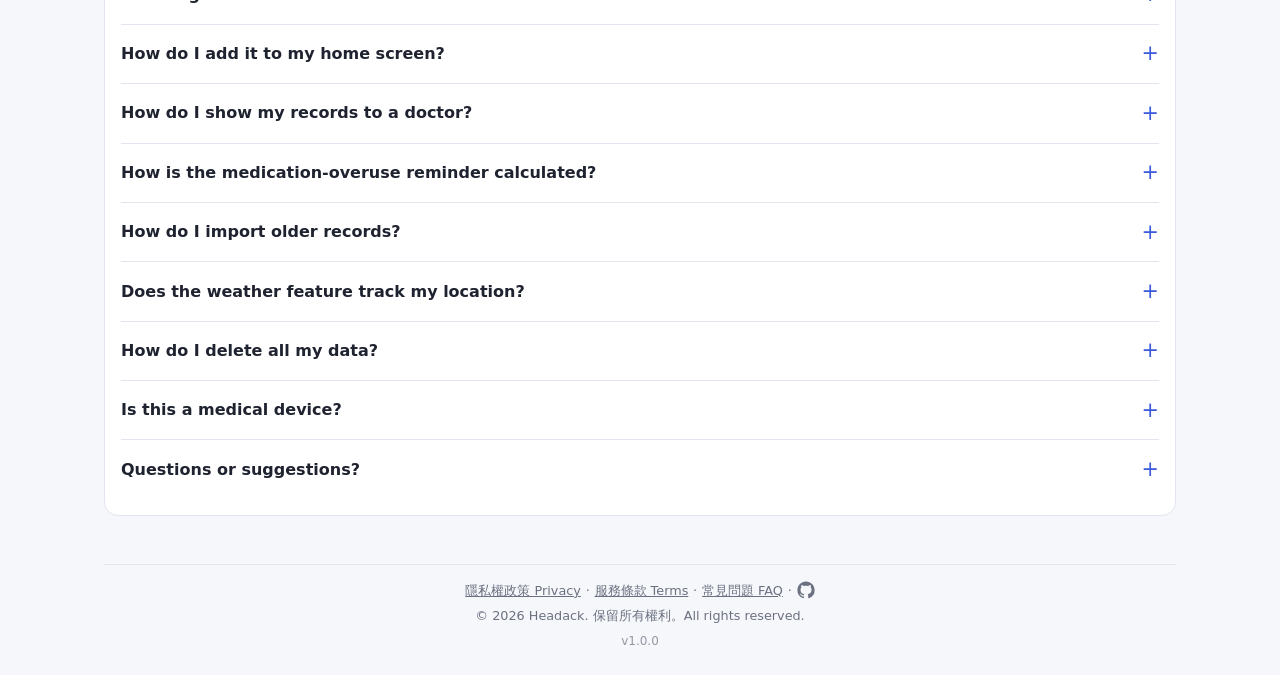
==== commit aa874fe6: "Year calendar view, icon-only language button, GitHub link in footer - Calendar range gains '1 year'" ====
--- a/faq.html
+++ b/faq.html
@@ -160,7 +160,7 @@
     </article>
 
     <footer class="site-footer">
-      <nav><a href="privacy.html">隱私權政策 Privacy</a> · <a href="terms.html">服務條款 Terms</a> · <a href="faq.html">常見問題 FAQ</a></nav>
+      <nav><a href="privacy.html">隱私權政策 Privacy</a> · <a href="terms.html">服務條款 Terms</a> · <a href="faq.html">常見問題 FAQ</a> · <a href="https://github.com/Bear1110/headack" class="footer-gh" target="_blank" rel="noopener" aria-label="GitHub" title="GitHub"><svg class="icon" viewBox="0 0 24 24" aria-hidden="true"><path fill="currentColor" stroke="none" d="M12 .5C5.65.5.5 5.65.5 12a11.5 11.5 0 0 0 7.86 10.92c.58.1.79-.25.79-.56v-2c-3.2.7-3.88-1.37-3.88-1.37-.52-1.33-1.28-1.68-1.28-1.68-1.05-.72.08-.7.08-.7 1.16.08 1.77 1.19 1.77 1.19 1.03 1.77 2.7 1.26 3.36.96.1-.75.4-1.26.73-1.55-2.55-.29-5.24-1.28-5.24-5.68 0-1.25.45-2.28 1.19-3.08-.12-.29-.52-1.46.11-3.05 0 0 .97-.31 3.17 1.18a11 11 0 0 1 5.77 0c2.2-1.49 3.17-1.18 3.17-1.18.63 1.59.23 2.76.11 3.05.74.8 1.19 1.83 1.19 3.08 0 4.41-2.69 5.39-5.25 5.67.41.36.78 1.06.78 2.14v3.17c0 .31.21.67.8.56A11.5 11.5 0 0 0 23.5 12C23.5 5.65 18.35.5 12 .5z"/></svg></a></nav>
       <p>© 2026 Headack. 保留所有權利。All rights reserved.</p>
       <p class="footer-version">v1.0.0</p>
     </footer>
--- a/css/styles.css
+++ b/css/styles.css
@@ -99,17 +99,17 @@
 .install-steps { margin: .5rem 0 0; padding-inline-start: 1.4rem; display: flex; flex-direction: column; gap: .6rem; line-height: 1.6; }
 .install-steps .icon { vertical-align: -0.25em; color: var(--primary); }
 
-.lang-picker { position: relative; display: inline-flex; align-items: center; flex: none; }
-.lang-picker svg {
-  position: absolute; inset-inline-start: .55rem; width: 18px; height: 18px; pointer-events: none;
-  fill: none; stroke: var(--primary); stroke-width: 1.8;
-}
+/* 語言：只顯示地球 icon（與「加到主畫面」同樣式），原生下拉選單透明疊在上面，點下去開系統清單 */
+.lang-picker {
+  position: relative; display: inline-grid; place-items: center; flex: none; cursor: pointer;
+  width: 36px; height: 36px; border-radius: 50%; border: 1px solid var(--primary); color: var(--primary);
+}
+.lang-picker svg { width: 19px; height: 19px; fill: none; stroke: currentColor; stroke-width: 1.8; pointer-events: none; }
 .lang-picker select {
-  appearance: none; -webkit-appearance: none; width: auto; cursor: pointer;
-  min-height: 36px; padding: .3rem .7rem .3rem 2rem; padding-inline: 2rem .7rem;
-  font-size: .85rem; font-weight: 600; color: var(--primary);
-  background: transparent; border: 1px solid var(--primary); border-radius: 999px;
-}
+  position: absolute; inset: 0; width: 100%; height: 100%; min-height: 0; padding: 0; margin: 0;
+  opacity: 0; cursor: pointer; font-size: 16px; border: 0;
+}
+.lang-picker:focus-within { outline: 2px solid var(--primary); outline-offset: 2px; }
 
 .banner {
   margin: 0; padding: .6rem var(--gutter); font-size: .9rem;
@@ -244,7 +244,24 @@
   .cal-month { flex: 0 0 100%; scroll-snap-align: start; scroll-snap-stop: always; }
 }
 .cal-pager { display: none; }
+/* 年度總覽：縮小月曆，只看顏色與用藥點 */
+.cal-months.year { display: grid; grid-template-columns: repeat(2, 1fr); gap: .6rem; overflow: visible; margin-inline: 0; padding-inline: 0; }
+.cal-months.year .cal-month { padding: .5rem; scroll-snap-align: none; }
+.cal-months.year .cal-head { flex-direction: column; align-items: flex-start; gap: 0; margin-bottom: .3rem; }
+.cal-months.year .cal-head h3 { font-size: .85rem; }
+.cal-months.year .cal-head .muted { font-size: .7rem; }
+.cal-months.year .cal-grid { gap: 2px; }
+.cal-months.year .cal-wd { font-size: .6rem; padding-bottom: 0; }
+.cal-months.year .cal-day { min-height: 0; border-radius: 3px; font-size: 0; }
+.cal-months.year .cal-med { width: 3px; height: 3px; bottom: 1px; }
+.cal-months.year .cal-day.today { border-width: 1px; }
+.cal-months.year .cal-day.selected { outline-width: 2px; outline-offset: 0; }
+#cal-year-detail:empty { display: none; }
+#cal-year-detail .cal-detail { margin-top: 0; }
+@media (min-width: 600px) { .cal-months.year { grid-template-columns: repeat(3, 1fr); } }
+@media (min-width: 900px) { .cal-months.year { grid-template-columns: repeat(4, 1fr); } }
 @media (max-width: 599px) {
+  .cal-pager[hidden] { display: none; }
   .cal-pager { display: flex; align-items: center; justify-content: space-between; gap: .5rem; margin-bottom: -.25rem; }
 }
 .pager-btn {
@@ -307,6 +324,9 @@
   padding: .3rem .8rem; border-radius: 999px; border: 1px solid var(--border); background: var(--surface); color: var(--text);
 }
 .chip-toggle[aria-pressed="true"] { background: var(--primary); border-color: var(--primary); color: var(--primary-text); }
+.chip-toggle:disabled { opacity: .4; cursor: default; }
+.chip-count { margin-inline-start: .4em; font-size: .8em; opacity: .75; font-variant-numeric: tabular-nums; }
+.filter-hint { font-weight: 400; }
 .seg.stats-tabs { flex: none; }
 .seg.stats-tabs button { font-size: .95rem; font-weight: 600; }
 .seg.stats-tabs button[aria-selected="true"] { background: var(--primary); color: var(--primary-text); }
@@ -351,7 +371,7 @@
 .stat-card table, .table-view table { width: 100%; border-collapse: collapse; font-size: .85rem; }
 .stat-card th, .stat-card td { padding: .4rem .5rem; border-bottom: 1px solid var(--border); text-align: start; }
 .stat-card thead th { color: var(--muted); font-weight: 600; font-size: .8rem; white-space: nowrap; }
-.stat-card tbody th { font-weight: 500; }
+.stat-card tbody th { font-weight: 500; white-space: nowrap; }
 .stat-card th.num { text-align: end; }
 .stat-card td.num { text-align: end; font-variant-numeric: tabular-nums; white-space: nowrap; }
 .stat-card td.over { color: var(--bad); font-weight: 700; }
@@ -363,6 +383,12 @@
 .prop-track { height: 8px; border-radius: 4px; background: var(--grid); overflow: hidden; }
 .prop-fill { display: block; width: 0; height: 100%; border-radius: 4px; background: var(--series-1); }
 .prop-value { color: var(--muted); font-variant-numeric: tabular-nums; white-space: nowrap; }
+
+/* 藥物類別說明 */
+.cat-legend { list-style: none; margin: .75rem 0 .25rem; padding: 0; display: flex; flex-direction: column; gap: .5rem; line-height: 1.6; }
+.cat-legend li { padding: .5rem .75rem; border-radius: 10px; background: var(--bg); }
+.cat-used { margin-top: .2rem; font-weight: 600; }
+th[title] { cursor: help; text-decoration: underline dotted; text-underline-offset: 3px; }
 
 /* 看診摘要 */
 .report-head { display: flex; justify-content: space-between; align-items: flex-start; gap: 1rem; }
@@ -397,6 +423,10 @@
 }
 .site-footer p, .site-footer nav { margin: 0; }
 .site-footer a { color: var(--muted); }
+.site-footer nav { display: inline-flex; align-items: center; gap: .3rem; flex-wrap: wrap; justify-content: center; }
+.footer-gh { display: inline-flex; align-items: center; color: var(--muted); }
+.footer-gh:hover { color: var(--text); }
+.footer-gh .icon { width: 18px; height: 18px; }
 .footer-version { font-size: .75rem; opacity: .7; font-variant-numeric: tabular-nums; }
 
 /* 隱私權政策、服務條款等文件頁：沒有底部分頁列 */
@@ -607,6 +637,18 @@
 .qf-primary { background: var(--qf-accent); border: 1px solid var(--qf-accent); color: var(--qf-accent-text); }
 .qf-secondary { background: transparent; border: 1px solid var(--qf-border); color: var(--qf-text); }
 
+/* AI 分析 */
+.ai-preview { white-space: pre-wrap; word-break: break-word; font-size: .75rem; max-height: 240px; overflow: auto; margin: .5rem 0 0; padding: .6rem; border-radius: 8px; background: var(--bg); color: var(--muted); }
+#ai-dialog .ai-buttons .btn { flex: 1 1 140px; }
+.stats-tabs-row { display: flex; align-items: stretch; gap: .5rem; }
+.stats-tabs-row .stats-tabs { flex: 1; min-width: 0; }
+.ai-chip {
+  appearance: none; flex: none; display: inline-flex; align-items: center; gap: .35rem; cursor: pointer;
+  padding: 0 .9rem; min-height: var(--tap); border-radius: 10px; font: inherit; font-size: .9rem; font-weight: 600;
+  border: 1px solid var(--primary); background: color-mix(in srgb, var(--primary) 12%, var(--surface)); color: var(--primary);
+}
+.ai-chip .icon { width: 18px; height: 18px; }
+
 /* 匯入 */
 .file-pick { display: flex; flex-direction: column; gap: .35rem; margin-top: .75rem; font-size: .85rem; color: var(--muted); }
 .file-pick input { padding: .4rem; font-size: .85rem; min-height: 0; }
@@ -666,6 +708,9 @@
   .row { grid-template-columns: 1fr 1fr; }
   .tiles { grid-template-columns: repeat(4, 1fr); }
   .key-figures { grid-template-columns: 1fr 1fr; column-gap: 2rem; }
+  /* 桌機：子分頁不必拉滿整列，AI 分析靠右 */
+  .stats-tabs-row { justify-content: space-between; }
+  .stats-tabs-row .stats-tabs { flex: 0 1 420px; }
   .cal-months { grid-template-columns: repeat(2, 1fr); align-items: start; }
   .intensity-pick { grid-template-columns: repeat(10, 1fr); }
 
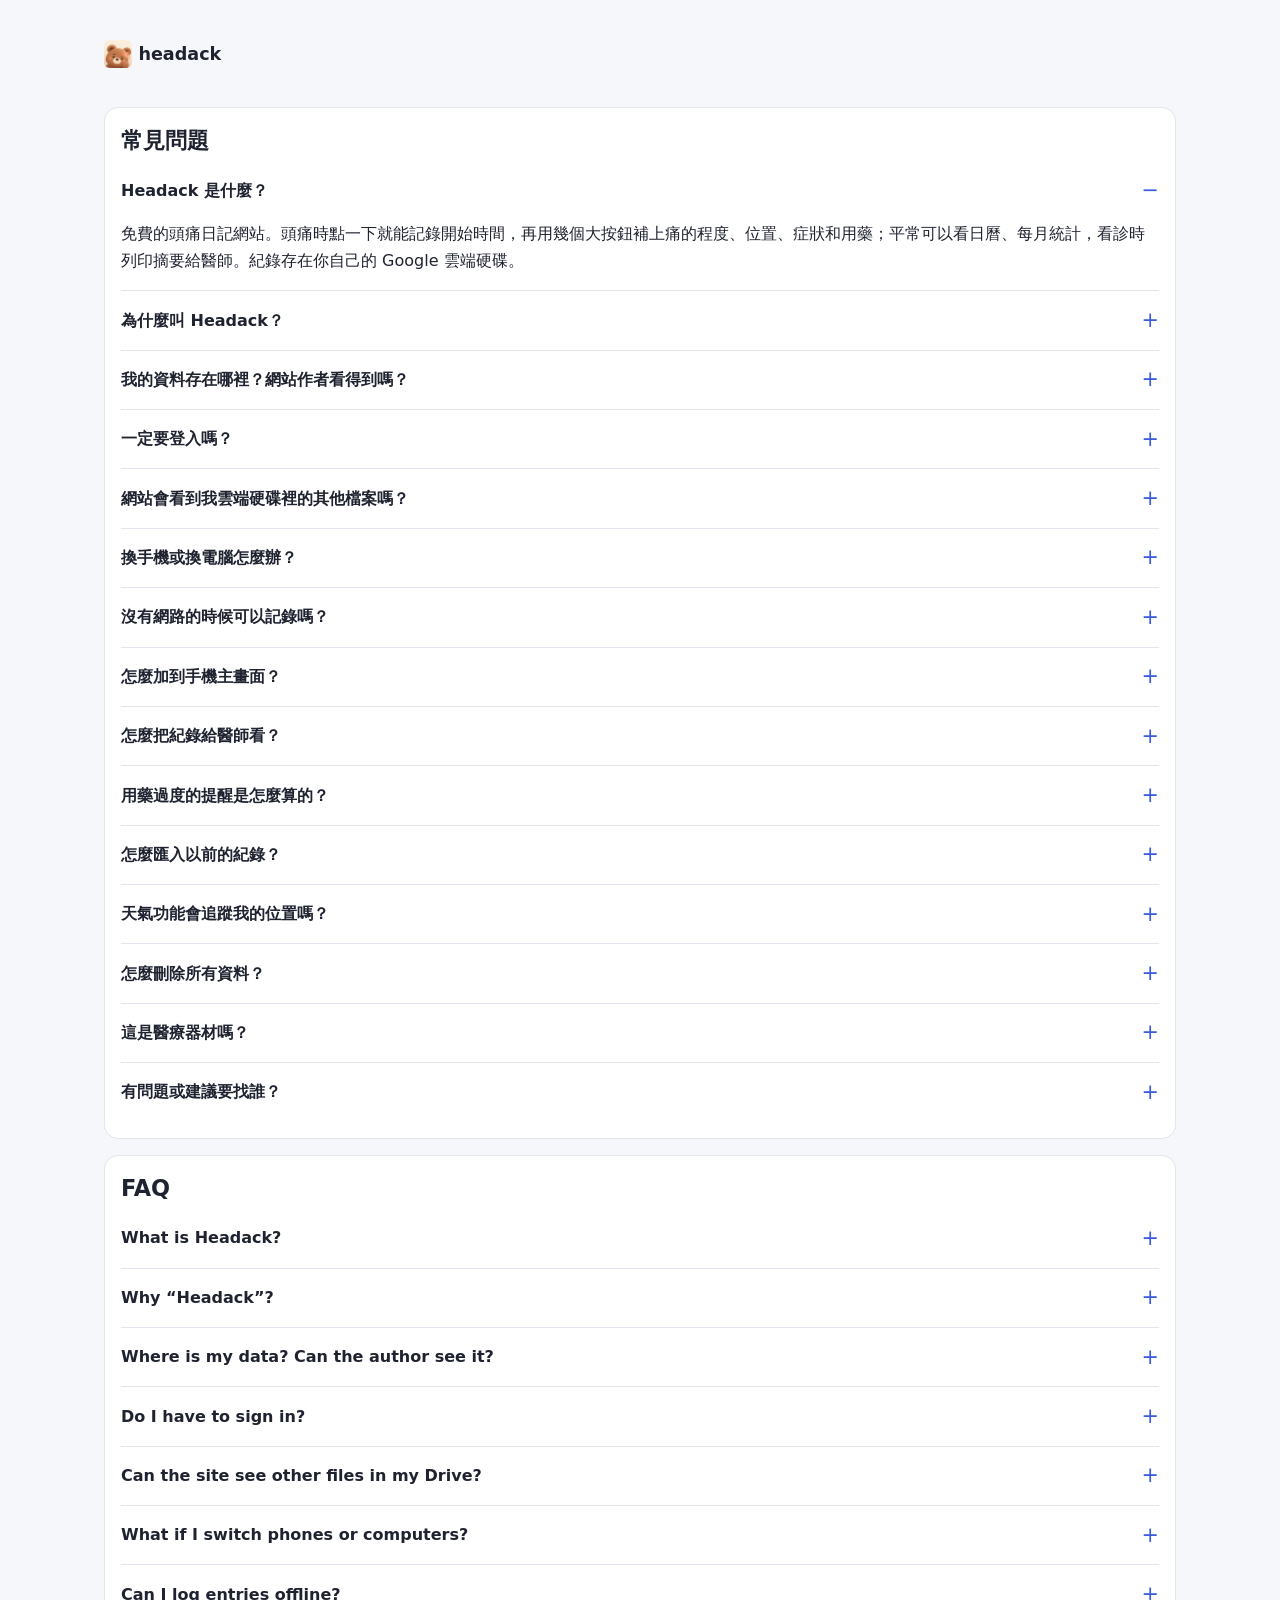
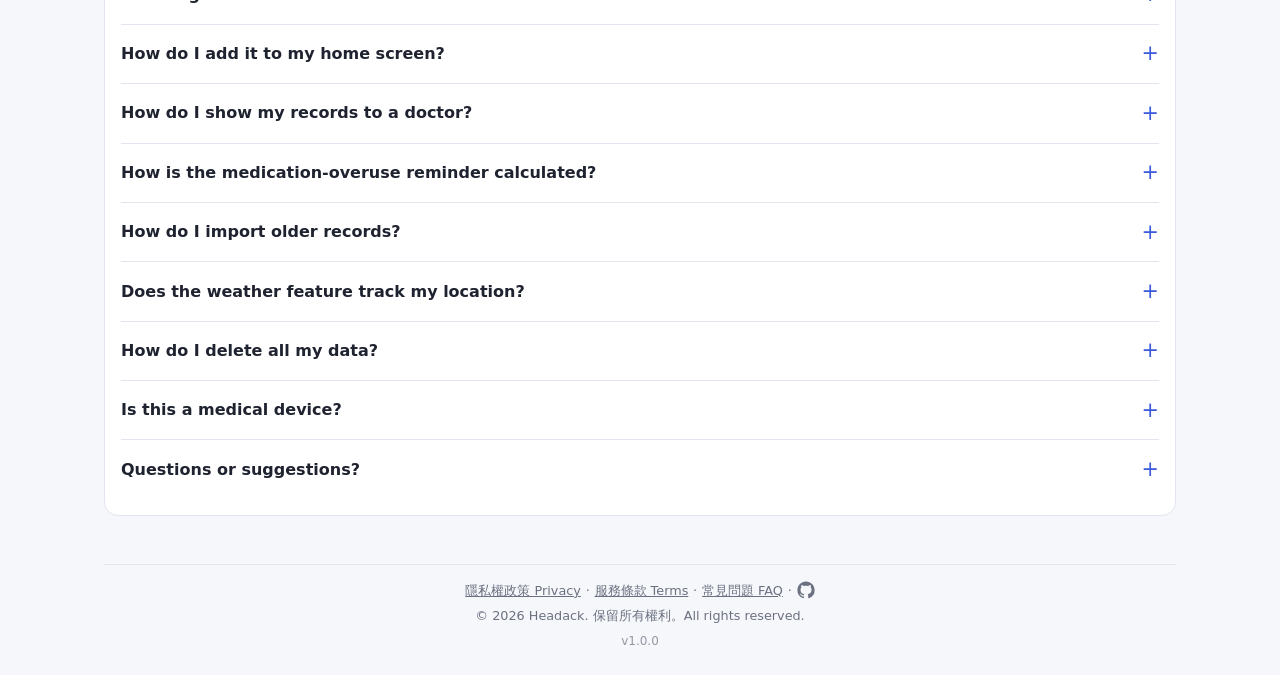
==== commit 6d74f6b2: "New logo: bear with a headache (cream card) - PNG icons (192/512, header logo, README) cropped from " ====
--- a/faq.html
+++ b/faq.html
@@ -8,7 +8,7 @@
   <meta name="description" content="Headack 常見問題：資料存在哪裡、一定要登入嗎、換手機怎麼辦、怎麼給醫師看、怎麼刪除資料。 Headack FAQ: where your data lives, signing in, switching phones, sharing with your doctor, deleting data.">
   <link rel="canonical" href="https://bear1110.github.io/headack/faq.html">
   <meta property="og:image" content="https://bear1110.github.io/headack/icons/og-image.png">
-  <link rel="icon" href="icons/icon.svg" type="image/svg+xml">
+  <link rel="icon" href="icons/logo.svg" type="image/svg+xml">
   <link rel="stylesheet" href="css/styles.css">
   <!-- 結構化資料：FAQPage（只是資料區塊，不會被執行） -->
   <script type="application/ld+json">
@@ -28,7 +28,7 @@
 </head>
 <body class="doc-page">
   <main>
-    <p><a href="./" class="brand-link"><img src="icons/logo.svg" alt="" width="28" height="28">headack</a></p>
+    <p><a href="./" class="brand-link"><img src="icons/logo.png" alt="" width="28" height="28">headack</a></p>
 
     <article class="card doc faq">
       <h1>常見問題</h1>
--- a/css/styles.css
+++ b/css/styles.css
@@ -14,6 +14,7 @@
   --warning-text: #8a4b00;
   --series-1: #2a78d6;
   --series-2: #eb6834;
+  --aura: #4a3aa7;
   --grid: #e8eaf0;
   --good: #0a7d0a;
   --bad: #c0392b;
@@ -39,6 +40,7 @@
     --warning-text: #ffc078;
     --series-1: #3987e5;
     --series-2: #d95926;
+    --aura: #9085e9;
     --grid: #2a2e39;
     --good: #3fbf3f;
     --bad: #f06a6a;
@@ -75,7 +77,7 @@
 .topbar h1 { white-space: nowrap; overflow: hidden; text-overflow: ellipsis; }
 /* 品牌：熊熊 logo + 小寫文字標誌 */
 .brand { display: flex; align-items: center; gap: .45rem; flex: none; }
-.brand img { width: 34px; height: 34px; flex: none; }
+.brand img { width: 34px; height: 34px; flex: none; border-radius: 8px; }
 .brand span { font-size: 1.3rem; font-weight: 800; letter-spacing: -.02em; color: var(--text); }
 .brand-link { display: inline-flex; align-items: center; gap: .4rem; font-weight: 800; font-size: 1.1rem; color: var(--text); text-decoration: none; }
 .top-actions { display: flex; align-items: center; gap: .5rem; min-width: 0; }
@@ -99,11 +101,8 @@
 .install-steps { margin: .5rem 0 0; padding-inline-start: 1.4rem; display: flex; flex-direction: column; gap: .6rem; line-height: 1.6; }
 .install-steps .icon { vertical-align: -0.25em; color: var(--primary); }
 
-/* 語言：只顯示地球 icon（與「加到主畫面」同樣式），原生下拉選單透明疊在上面，點下去開系統清單 */
-.lang-picker {
-  position: relative; display: inline-grid; place-items: center; flex: none; cursor: pointer;
-  width: 36px; height: 36px; border-radius: 50%; border: 1px solid var(--primary); color: var(--primary);
-}
+/* 語言：外觀沿用 .icon-btn-top；原生下拉選單透明疊在上面，點下去開系統清單 */
+.lang-picker { position: relative; }
 .lang-picker svg { width: 19px; height: 19px; fill: none; stroke: currentColor; stroke-width: 1.8; pointer-events: none; }
 .lang-picker select {
   position: absolute; inset: 0; width: 100%; height: 100%; min-height: 0; padding: 0; margin: 0;
@@ -180,6 +179,34 @@
   box-shadow: 0 8px 24px rgb(59 91 219 / .25);
 }
 .btn.huge small { font-size: .9rem; font-weight: 400; opacity: .85; }
+.huge-icon .icon { width: 44px; height: 44px; stroke-width: 2.2; }
+.btn-with-icon { display: inline-flex; align-items: center; justify-content: center; gap: .5rem; }
+
+/* 有預兆的紀錄：紫色小膠囊（鋸齒線＝典型的視覺預兆） */
+/* 列表的一列：日期為主、時間與持續時間較淡；類別資訊做成膠囊 */
+.record-main { flex: 1; min-width: 0; }
+.record-head { display: flex; align-items: baseline; gap: .5rem; flex-wrap: wrap; }
+.record-date { font-weight: 600; }
+.record-time, .record-dur { color: var(--muted); font-size: .85rem; font-variant-numeric: tabular-nums; }
+.record-dur::before { content: '· '; }
+.record-tags { display: flex; flex-wrap: wrap; gap: .3rem; margin-top: .35rem; }
+.tag {
+  display: inline-flex; align-items: center; gap: .25rem; padding: .1rem .55rem; border-radius: 999px;
+  font-size: .75rem; line-height: 1.5; color: var(--text); border: 1px solid var(--border); background: var(--bg);
+}
+.tag .icon { width: 13px; height: 13px; flex: none; }
+.tag.med .icon { color: var(--primary); }
+.tag.aura { font-weight: 600; border-color: var(--aura); background: color-mix(in srgb, var(--aura) 18%, transparent); }
+.tag.aura .icon { color: var(--aura); }
+.tag.ongoing { font-weight: 600; border-color: var(--primary); color: var(--primary); }
+.tag.pressure .icon { color: var(--warning-text); }
+.tag.type { color: var(--muted); }
+.list-month { list-style: none; margin: .75rem 0 .1rem; font-size: .85rem; font-weight: 700; color: var(--muted); }
+.list-month:first-child { margin-top: 0; }
+.list-filters { margin-bottom: .25rem; }
+.list-filters[hidden] { display: none; }
+.list-filters .chip-toggle .icon { width: 14px; height: 14px; margin-inline-end: .2rem; vertical-align: -2px; color: var(--aura); }
+.list-filters .chip-toggle[aria-pressed="true"] .icon { color: inherit; }
 .btn.huge:active { transform: scale(.98); }
 
 /* 理念 */
@@ -208,7 +235,7 @@
 /* 列表 */
 .record-list { list-style: none; margin: 0; padding: 0; display: flex; flex-direction: column; gap: .5rem; }
 .record {
-  display: flex; align-items: center; justify-content: space-between; gap: .75rem;
+  display: flex; align-items: center; gap: .85rem;
   background: var(--surface); border: 1px solid var(--border); border-radius: var(--radius);
   padding: .75rem 1rem; cursor: pointer; min-height: var(--tap);
 }
@@ -216,8 +243,9 @@
 .record-main { min-width: 0; }
 .list-more { list-style: none; margin-top: .25rem; }
 .record-main .small { overflow-wrap: anywhere; }
+.intensity.none { background: var(--bg); color: var(--muted); border: 1px dashed var(--border); }
 .intensity {
-  flex: none; width: 2.2rem; height: 2.2rem; border-radius: 50%;
+  flex: none; width: 2.4rem; height: 2.4rem; border-radius: 12px;
   display: grid; place-items: center; font-weight: 700; color: #fff;
   background: hsl(calc(120 - var(--lvl, 5) * 12) 65% 45%);
 }
@@ -226,57 +254,48 @@
 
 /* 日曆 */
 .cal-toolbar { display: flex; flex-wrap: wrap; gap: .75rem; align-items: center; justify-content: space-between; }
-.seg.cal-range { flex: 0 1 260px; min-width: 200px; }
 .cal-legend { display: flex; flex-wrap: wrap; gap: .4rem .9rem; font-size: .8rem; color: var(--muted); }
 .cal-legend > span { display: inline-flex; align-items: center; gap: .25rem; }
 .cal-legend .sw { width: .85rem; height: .85rem; border-radius: 3px; display: inline-block; background: hsl(calc(120 - var(--lvl, 5) * 12) 65% 45%); }
 .cal-legend .sw.no-intensity { background: var(--muted); }
 .cal-legend .dot { width: .45rem; height: .45rem; border-radius: 50%; background: var(--text); display: inline-block; }
-.cal-months { display: grid; grid-template-columns: 1fr; gap: 1rem; }
-/* 手機：月份左右滑動（scroll-snap），一次一個月；舊→新，本月在最右邊，與桌機一致 */
-@media (max-width: 599px) {
-  .cal-months {
-    display: flex; gap: 12px; overflow-x: auto; scroll-snap-type: x mandatory; overscroll-behavior-x: contain;
-    scrollbar-width: none; margin-inline: calc(-1 * var(--gutter)); padding-inline: var(--gutter); scroll-padding-inline: var(--gutter);
-    align-items: flex-start;
-  }
-  .cal-months::-webkit-scrollbar { display: none; }
-  .cal-month { flex: 0 0 100%; scroll-snap-align: start; scroll-snap-stop: always; }
-}
-.cal-pager { display: none; }
-/* 年度總覽：縮小月曆，只看顏色與用藥點 */
-.cal-months.year { display: grid; grid-template-columns: repeat(2, 1fr); gap: .6rem; overflow: visible; margin-inline: 0; padding-inline: 0; }
-.cal-months.year .cal-month { padding: .5rem; scroll-snap-align: none; }
-.cal-months.year .cal-head { flex-direction: column; align-items: flex-start; gap: 0; margin-bottom: .3rem; }
-.cal-months.year .cal-head h3 { font-size: .85rem; }
-.cal-months.year .cal-head .muted { font-size: .7rem; }
-.cal-months.year .cal-grid { gap: 2px; }
-.cal-months.year .cal-wd { font-size: .6rem; padding-bottom: 0; }
-.cal-months.year .cal-day { min-height: 0; border-radius: 3px; font-size: 0; }
-.cal-months.year .cal-med { width: 3px; height: 3px; bottom: 1px; }
-.cal-months.year .cal-day.today { border-width: 1px; }
-.cal-months.year .cal-day.selected { outline-width: 2px; outline-offset: 0; }
-#cal-year-detail:empty { display: none; }
-#cal-year-detail .cal-detail { margin-top: 0; }
-@media (min-width: 600px) { .cal-months.year { grid-template-columns: repeat(3, 1fr); } }
-@media (min-width: 900px) { .cal-months.year { grid-template-columns: repeat(4, 1fr); } }
-@media (max-width: 599px) {
-  .cal-pager[hidden] { display: none; }
-  .cal-pager { display: flex; align-items: center; justify-content: space-between; gap: .5rem; margin-bottom: -.25rem; }
-}
+.cal-mode.seg { flex: 0 0 auto; }
+.cal-mode.seg button { min-width: 3.4rem; padding-inline: .9rem; }
+.cal-nav { display: flex; align-items: center; gap: .4rem; }
+.cal-label { min-width: 9.5rem; text-align: center; font-weight: 700; }
+.cal-label input[type="month"] { width: 100%; min-height: var(--tap); text-align: center; font-weight: 700; cursor: pointer; }
+.cal-label-text { font-size: 1.15rem; }
+.cal-nav .btn[hidden] { display: none; }
 .pager-btn {
-  appearance: none; width: var(--tap); height: var(--tap); border-radius: 50%; cursor: pointer;
+  appearance: none; width: var(--tap); height: var(--tap); border-radius: 50%; cursor: pointer; flex: none;
   border: 1px solid var(--border); background: var(--surface); color: var(--text); font-size: 1.4rem; line-height: 1;
 }
 .pager-btn:disabled { opacity: .3; cursor: default; }
-.pager-dots { display: flex; gap: 8px; flex-wrap: wrap; justify-content: center; }
-.pager-dot {
-  appearance: none; width: 10px; height: 10px; padding: 0; border-radius: 50%; cursor: pointer;
-  border: 0; background: var(--border);
-}
-.pager-dot[aria-current="true"] { background: var(--primary); width: 22px; border-radius: 5px; }
 [dir="rtl"] .pager-btn { transform: scaleX(-1); }
-.cal-month { scroll-margin-top: calc(var(--topbar-h) + 12px); background: var(--surface); border: 1px solid var(--border); border-radius: var(--radius); padding: .75rem; }
+
+/* 月檢視：一個月 + 明細（手機上下排，桌機左右排）；年檢視：12 個月縮圖，不顯示明細 */
+.cal-layout { display: grid; grid-template-columns: 1fr; gap: 1rem; align-items: start; }
+.cal-months { display: grid; grid-template-columns: 1fr; gap: 1rem; touch-action: pan-y; }
+#view-calendar.year .cal-months { grid-template-columns: repeat(2, 1fr); gap: .6rem; }
+#view-calendar.year .cal-months .cal-month { padding: .5rem; }
+#view-calendar.year .cal-months .cal-head { flex-direction: column; align-items: flex-start; gap: 0; margin-bottom: .3rem; }
+#view-calendar.year .cal-months .cal-head h3 { font-size: .85rem; }
+#view-calendar.year .cal-months .cal-head .muted { font-size: .7rem; }
+#view-calendar.year .cal-months .cal-grid { gap: 2px; }
+#view-calendar.year .cal-months .cal-wd { font-size: .6rem; padding-bottom: 0; }
+#view-calendar.year .cal-months .cal-day { min-height: 0; border-radius: 3px; font-size: 0; }
+#view-calendar.year .cal-months .cal-med { width: 3px; height: 3px; bottom: 1px; }
+#view-calendar.year .cal-months .cal-day.today { border-width: 1px; }
+@media (min-width: 600px) { #view-calendar.year .cal-months { grid-template-columns: repeat(3, 1fr); } }
+@media (min-width: 900px) {
+  #view-calendar.year .cal-months { grid-template-columns: repeat(4, 1fr); }
+  #view-calendar:not(.year) .cal-layout { grid-template-columns: minmax(340px, 460px) 1fr; }
+}
+.link-btn { appearance: none; border: 0; background: none; padding: .25rem 0; font: inherit; font-size: .85rem; color: var(--primary); cursor: pointer; text-decoration: underline; }
+/* 年檢視的月份標題：沿用 .link-btn，只改成標題字樣與虛線底線 */
+.link-btn.cal-month-link { padding: 0; font-size: inherit; color: inherit; text-decoration-style: dotted; text-underline-offset: 3px; }
+.link-btn.cal-month-link:hover { color: var(--primary); }
+.cal-month { background: var(--surface); border: 1px solid var(--border); border-radius: var(--radius); padding: .75rem; }
 .cal-head { display: flex; justify-content: space-between; align-items: baseline; gap: .5rem; flex-wrap: wrap; margin-bottom: .5rem; }
 .cal-head h3 { margin: 0; font-size: 1rem; }
 .cal-warn { color: var(--danger); font-weight: 700; }
@@ -303,7 +322,9 @@
 .intensity-pick button.i2[aria-pressed="true"], .intensity-pick button.i3[aria-pressed="true"], .intensity-pick button.i4[aria-pressed="true"],
 .intensity-pick button.i5[aria-pressed="true"], .intensity-pick button.i6[aria-pressed="true"] { color: #1f2330; }
 .cal-day.i2 .cal-med, .cal-day.i3 .cal-med, .cal-day.i4 .cal-med, .cal-day.i5 .cal-med, .cal-day.i6 .cal-med { background: #1f2330; }
-.cal-detail { margin-top: .75rem; display: flex; flex-direction: column; gap: .5rem; }
+.cal-detail { display: flex; flex-direction: column; gap: .5rem; scroll-margin-top: calc(var(--topbar-h) + 12px); }
+.cal-detail[hidden] { display: none; }
+.cal-detail-head { display: flex; justify-content: space-between; align-items: baseline; gap: .5rem; }
 .cal-detail h4 { margin: 0; font-size: .95rem; }
 .cal-detail .record-list { gap: .4rem; }
 
@@ -424,7 +445,7 @@
 .site-footer p, .site-footer nav { margin: 0; }
 .site-footer a { color: var(--muted); }
 .site-footer nav { display: inline-flex; align-items: center; gap: .3rem; flex-wrap: wrap; justify-content: center; }
-.footer-gh { display: inline-flex; align-items: center; color: var(--muted); }
+.footer-gh { display: inline-flex; align-items: center; }
 .footer-gh:hover { color: var(--text); }
 .footer-gh .icon { width: 18px; height: 18px; }
 .footer-version { font-size: .75rem; opacity: .7; font-variant-numeric: tabular-nums; }
@@ -711,7 +732,6 @@
   /* 桌機：子分頁不必拉滿整列，AI 分析靠右 */
   .stats-tabs-row { justify-content: space-between; }
   .stats-tabs-row .stats-tabs { flex: 0 1 420px; }
-  .cal-months { grid-template-columns: repeat(2, 1fr); align-items: start; }
   .intensity-pick { grid-template-columns: repeat(10, 1fr); }
 
   dialog {
@@ -751,7 +771,6 @@
   body[data-view="log"] .site-footer { grid-column: 1 / -1; }
   .view-title { display: block; margin: 0; }
 
-  .cal-months { grid-template-columns: repeat(3, 1fr); }
   body[data-view="settings"] main { max-width: 760px; }
   body[data-view="stats"] main { max-width: 1120px; }
   .stat-grid { grid-template-columns: 1fr 1fr; align-items: start; }
